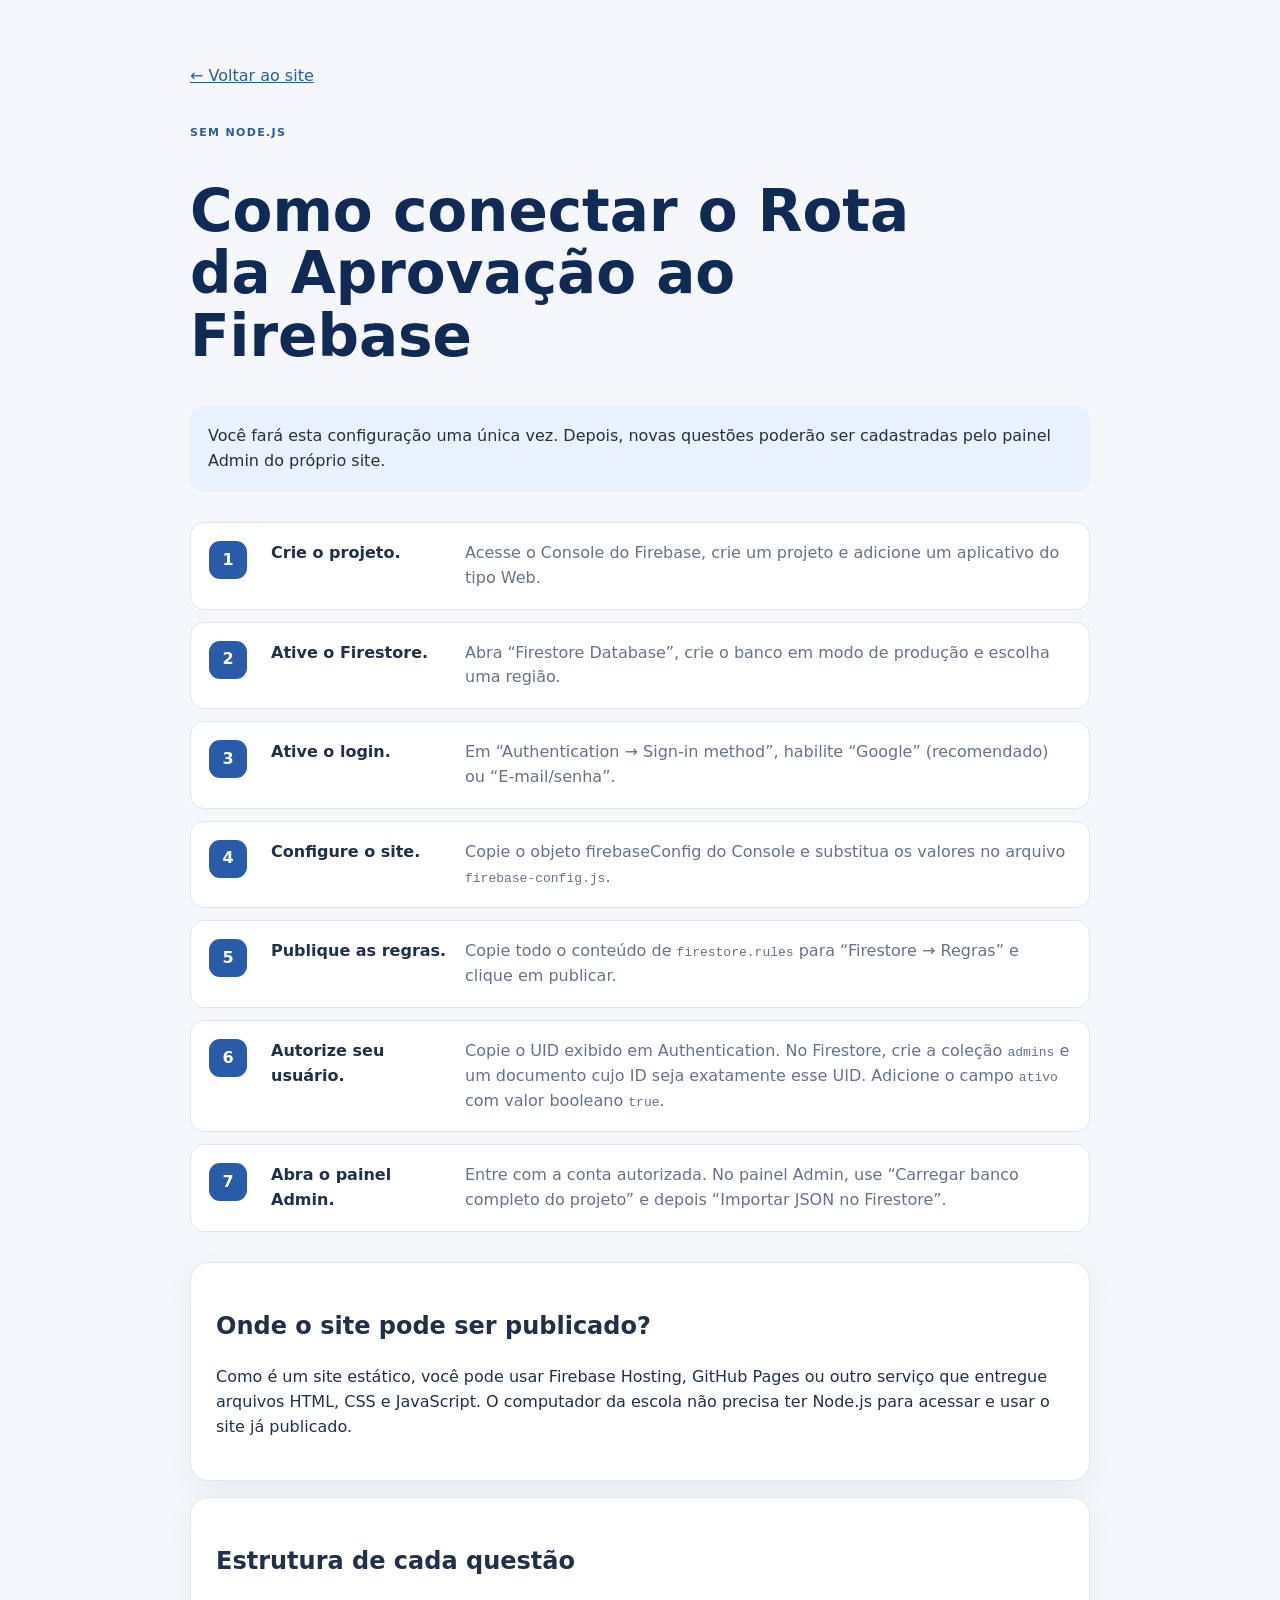
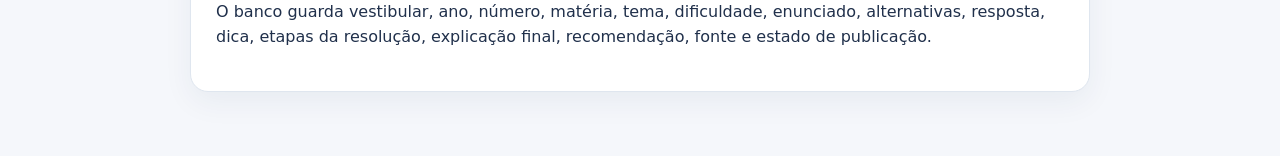
==== configuracao-firebase.html @ 88006a41 "Commit primeiro" ====
<!DOCTYPE html>
<html lang="pt-BR">
<head>
  <meta charset="UTF-8">
  <meta name="viewport" content="width=device-width, initial-scale=1.0">
  <title>Configuração do Firebase — Rota da Aprovação</title>
  <link rel="stylesheet" href="style.css">
</head>
<body class="pagina-configuracao">
  <main class="container secao guia-configuracao">
    <a href="index.html">← Voltar ao site</a>
    <span class="etiqueta">SEM NODE.JS</span>
    <h1>Como conectar o Rota da Aprovação ao Firebase</h1>
    <p class="resumo-destaque">Você fará esta configuração uma única vez. Depois, novas questões poderão ser cadastradas pelo painel Admin do próprio site.</p>

    <ol class="etapas-configuracao">
      <li><strong>Crie o projeto.</strong><span>Acesse o Console do Firebase, crie um projeto e adicione um aplicativo do tipo Web.</span></li>
      <li><strong>Ative o Firestore.</strong><span>Abra “Firestore Database”, crie o banco em modo de produção e escolha uma região.</span></li>
      <li><strong>Ative o login.</strong><span>Em “Authentication → Sign-in method”, habilite “Google” (recomendado) ou “E-mail/senha”.</span></li>
      <li><strong>Configure o site.</strong><span>Copie o objeto firebaseConfig do Console e substitua os valores no arquivo <code>firebase-config.js</code>.</span></li>
      <li><strong>Publique as regras.</strong><span>Copie todo o conteúdo de <code>firestore.rules</code> para “Firestore → Regras” e clique em publicar.</span></li>
      <li><strong>Autorize seu usuário.</strong><span>Copie o UID exibido em Authentication. No Firestore, crie a coleção <code>admins</code> e um documento cujo ID seja exatamente esse UID. Adicione o campo <code>ativo</code> com valor booleano <code>true</code>.</span></li>
      <li><strong>Abra o painel Admin.</strong><span>Entre com a conta autorizada. No painel Admin, use “Carregar banco completo do projeto” e depois “Importar JSON no Firestore”.</span></li>
    </ol>

    <section class="painel-branco">
      <h2>Onde o site pode ser publicado?</h2>
      <p>Como é um site estático, você pode usar Firebase Hosting, GitHub Pages ou outro serviço que entregue arquivos HTML, CSS e JavaScript. O computador da escola não precisa ter Node.js para acessar e usar o site já publicado.</p>
    </section>

    <section class="painel-branco">
      <h2>Estrutura de cada questão</h2>
      <p>O banco guarda vestibular, ano, número, matéria, tema, dificuldade, enunciado, alternativas, resposta, dica, etapas da resolução, explicação final, recomendação, fonte e estado de publicação.</p>
    </section>
  </main>
</body>
</html>
---- style.css ----
/* =========================================================
   1. VARIÁVEIS E BASE
   As variáveis centralizam cores, tamanhos e sombras.
   ========================================================= */
:root {
  --azul-950:#102a56; --azul-900:#173b70; --azul-700:#285ca8; --azul-100:#eaf2ff;
  --coral:#ee745f; --coral-claro:#fff0ec; --verde:#3c9b72; --verde-claro:#e8f7f0;
  --lilas:#7558b8; --lilas-claro:#f0ebff; --amarelo:#e5a834; --amarelo-claro:#fff7df;
  --texto:#20304b; --muted:#65738a; --linha:#dfe6ef; --fundo:#f5f7fb; --branco:#fff;
  --sombra:0 18px 45px rgba(24,55,101,.10); --raio:18px; --largura:1160px;
}

* { box-sizing:border-box; }
html { scroll-behavior:smooth; }
body { margin:0; color:var(--texto); background:var(--branco); font-family:Inter,ui-sans-serif,system-ui,-apple-system,"Segoe UI",sans-serif; line-height:1.55; }
button,input,select { font:inherit; }
button { color:inherit; }
a { color:var(--azul-700); }
.container { width:min(var(--largura),calc(100% - 40px)); margin-inline:auto; }
.pagina { display:none; min-height:70vh; }
.pagina.active { display:block; animation:aparecer .25s ease; }
@keyframes aparecer { from{opacity:0;transform:translateY(5px)} to{opacity:1;transform:none} }

/* =========================================================
   2. CABEÇALHO E NAVEGAÇÃO
   ========================================================= */
.topbar { position:sticky; top:0; z-index:50; background:rgba(255,255,255,.96); border-bottom:1px solid var(--linha); backdrop-filter:blur(12px); }
.topbar-content { min-height:74px; display:flex; align-items:center; justify-content:space-between; gap:24px; }
.logo { display:flex; align-items:center; gap:10px; border:0; background:none; cursor:pointer; text-align:left; padding:0; }
.logo-icon { display:grid; place-items:center; width:40px; height:40px; border-radius:12px; color:white; background:linear-gradient(135deg,var(--azul-700),var(--lilas)); font-size:21px; }
.logo strong,.logo small { display:block; line-height:1; letter-spacing:.08em; }
.logo strong { color:var(--azul-950); font-size:18px; }
.logo small { margin-top:4px; color:var(--muted); font-size:9px; }
.menu { display:flex; align-items:center; gap:4px; }
.menu button { border:0; background:none; padding:10px 12px; border-radius:10px; color:var(--muted); cursor:pointer; font-size:14px; font-weight:700; }
.menu button:hover,.menu button.active { background:var(--azul-100); color:var(--azul-900); }
.menu-mobile { display:none; border:0; background:var(--azul-100); border-radius:10px; width:42px; height:42px; font-size:21px; cursor:pointer; }

/* =========================================================
   3. BOTÕES E ELEMENTOS REUTILIZÁVEIS
   ========================================================= */
.botao-primario,.botao-secundario,.botao-perigo,.botao-texto { border:0; border-radius:12px; cursor:pointer; font-weight:800; transition:.2s ease; }
.botao-primario { padding:13px 20px; color:white; background:var(--azul-700); box-shadow:0 8px 18px rgba(40,92,168,.22); }
.botao-primario:hover { transform:translateY(-2px); background:var(--azul-900); }
.botao-secundario { padding:13px 20px; background:white; color:var(--azul-900); border:1px solid var(--linha); }
.botao-secundario:hover { border-color:var(--azul-700); }
.botao-texto { padding:8px 10px; background:transparent; color:var(--azul-700); }
.botao-perigo { padding:11px 16px; background:#fff1f0; color:#b33e39; }
.etiqueta { color:var(--azul-700); font-size:11px; font-weight:900; letter-spacing:.12em; }
.secao { padding-block:64px; }
.titulo-secao { display:flex; align-items:end; justify-content:space-between; margin-bottom:24px; }
.titulo-secao h2,.titulo-painel h2 { margin:5px 0 0; color:var(--azul-950); font-size:clamp(24px,3vw,34px); line-height:1.16; }
.fundo-suave { background:var(--fundo); padding-block:64px; }
.duas-colunas { display:grid; grid-template-columns:1fr 1fr; gap:46px; }

/* =========================================================
   4. PÁGINA INICIAL
   ========================================================= */
.hero { overflow:hidden; color:white; background:radial-gradient(circle at 80% 20%,#385c9a 0,transparent 28%),linear-gradient(125deg,#112d5a,#173f75 55%,#285a96); }
.hero-grid { min-height:590px; display:grid; grid-template-columns:1.25fr .75fr; align-items:center; gap:70px; padding-block:70px; }
.hero .etiqueta { color:#a9c9ff; }
.hero h1 { margin:18px 0; font-size:clamp(43px,6vw,73px); line-height:1.02; letter-spacing:-.045em; }
.hero h1 em { color:#ff9a83; font-style:normal; }
.hero-texto>p { max-width:670px; color:#d4e1f5; font-size:18px; }
.acoes { display:flex; flex-wrap:wrap; gap:12px; margin:30px 0; }
.hero .botao-primario { background:var(--coral); }
.hero .botao-secundario { color:white; background:rgba(255,255,255,.08); border-color:rgba(255,255,255,.2); }
.hero-numeros { display:flex; gap:34px; margin-top:35px; }
.hero-numeros span { display:flex; flex-direction:column; }
.hero-numeros strong { font-size:27px; }
.hero-numeros small { color:#a9bad2; }
.painel-hero { padding:24px; background:rgba(255,255,255,.1); border:1px solid rgba(255,255,255,.18); border-radius:26px; box-shadow:0 28px 70px rgba(0,0,0,.25); backdrop-filter:blur(10px); }
.painel-topo { display:flex; justify-content:space-between; font-size:11px; letter-spacing:.1em; font-weight:900; }
.pulso { color:#8fe2bb; }
.anel-progresso { --progresso:0deg; width:178px; height:178px; margin:30px auto; display:flex; flex-direction:column; align-items:center; justify-content:center; border-radius:50%; background:radial-gradient(circle closest-side,#183d70 76%,transparent 78%),conic-gradient(#ff947e var(--progresso),rgba(255,255,255,.13) 0); }
.anel-progresso strong { font-size:37px; }
.anel-progresso small { color:#b9cae0; }
.mini-estatisticas { display:grid; grid-template-columns:repeat(3,1fr); margin-bottom:20px; }
.mini-estatisticas span { text-align:center; border-right:1px solid rgba(255,255,255,.16); }
.mini-estatisticas span:last-child { border:0; }
.mini-estatisticas strong,.mini-estatisticas small { display:block; }
.mini-estatisticas strong { font-size:22px; }
.mini-estatisticas small { color:#b9cae0; font-size:11px; }
.proxima-acao { width:100%; display:flex; justify-content:space-between; align-items:center; padding:15px; color:white; background:rgba(255,255,255,.1); border:1px solid rgba(255,255,255,.15); border-radius:14px; cursor:pointer; text-align:left; }
.proxima-acao small,.proxima-acao strong { display:block; }
.proxima-acao small { color:#9fb7d5; font-size:9px; letter-spacing:.1em; }
.proxima-acao b { font-size:28px; }
.recursos-grid { display:grid; grid-template-columns:repeat(3,1fr); gap:18px; }
.recurso-card { position:relative; padding:25px; text-align:left; border:1px solid var(--linha); border-radius:var(--raio); background:white; cursor:pointer; transition:.2s; }
.recurso-card:hover { transform:translateY(-4px); box-shadow:var(--sombra); }
.recurso-card>b { position:absolute; right:20px; top:18px; color:#d8e0ea; font-size:31px; }
.recurso-card h3 { margin:18px 0 7px; color:var(--azul-950); }
.recurso-card p { min-height:50px; margin:0 0 18px; color:var(--muted); }
.recurso-card small { color:var(--azul-700); font-weight:800; }
.recurso-icone,.guia-icone { display:grid; place-items:center; width:45px; height:45px; border-radius:12px; font-weight:900; }
.lilas { color:var(--lilas); background:var(--lilas-claro); }.coral { color:var(--coral); background:var(--coral-claro); }.verde { color:var(--verde); background:var(--verde-claro); }.azul { color:var(--azul-700); background:var(--azul-100); }.amarelo { color:#a36c00; background:var(--amarelo-claro); }

/* =========================================================
   5. CABEÇALHOS INTERNOS, AGENDA E AVISOS
   ========================================================= */
.cabecalho-pagina { padding-block:42px; color:white; background:linear-gradient(120deg,var(--azul-950),var(--azul-700)); }
.cabecalho-pagina>.container { display:flex; align-items:center; gap:19px; }
.cabecalho-pagina .etiqueta { color:#a9c9ff; }
.cabecalho-pagina h1 { margin:4px 0; font-size:38px; line-height:1.1; }
.cabecalho-pagina p { margin:0; color:#cfddf0; }
.cabecalho-icone { display:grid; place-items:center; min-width:58px; height:58px; border-radius:17px; background:rgba(255,255,255,.12); font-size:27px; }
.lista-cards,.lista-avisos { display:grid; gap:13px; }
.data-card,.guia-mini,.aviso-largo { display:flex; align-items:center; gap:15px; background:white; border:1px solid var(--linha); border-radius:15px; padding:14px; }
.bloco-data { display:grid; place-items:center; width:58px; min-width:58px; height:62px; border-radius:12px; }
.bloco-data strong { font-size:20px; line-height:1; }.bloco-data small { font-size:10px; font-weight:900; }
.data-card h3,.guia-mini h3 { margin:2px 0; font-size:15px; }.data-card p,.guia-mini p { margin:0; color:var(--muted); font-size:12px; }
.tipo { color:var(--azul-700); font-size:9px; font-weight:900; letter-spacing:.1em; }.seta { margin-left:auto; color:#98a5b8; font-size:24px; }
.agenda-grid { display:grid; grid-template-columns:310px 1fr; gap:35px; }
.resumo-agenda,.painel-branco { padding:25px; background:white; border:1px solid var(--linha); border-radius:var(--raio); box-shadow:0 10px 30px rgba(20,44,82,.06); }
.resumo-agenda { align-self:start; color:white; background:var(--azul-950); }
.resumo-agenda>span { color:#a9c9ff; font-size:10px; font-weight:900; letter-spacing:.1em; }
.resumo-agenda>strong { display:block; margin-top:7px; font-size:25px; }
.resumo-agenda p { color:#c8d7eb; }
.dica { display:flex; flex-direction:column; gap:4px; padding:13px; border-radius:12px; background:rgba(255,255,255,.08); }
.dica small { color:#c8d7eb; }
.observacao { color:var(--muted); font-size:12px; }
.aviso-largo { padding:20px; }
.aviso-largo.urgente { border-left:4px solid var(--coral); }
.data-larga { display:flex; flex-direction:column; min-width:58px; text-align:center; color:var(--azul-950); font-size:24px; font-weight:900; }
.data-larga small { font-size:10px; letter-spacing:.1em; }
.aviso-largo h3 { margin:6px 0; }.aviso-largo p { margin:0; color:var(--muted); }
.aviso-largo a { margin-left:auto; white-space:nowrap; font-weight:800; font-size:13px; }
.selo { display:inline-block; padding:4px 8px; border-radius:6px; font-size:9px; font-weight:900; letter-spacing:.08em; }

/* =========================================================
   6. GUIAS DE ESTUDO E JANELA MODAL
   ========================================================= */
.barra-filtros,.painel-filtros { display:flex; gap:12px; margin-bottom:23px; }
.busca { flex:1; display:flex; align-items:center; gap:8px; min-height:47px; padding:0 14px; background:white; border:1px solid var(--linha); border-radius:12px; }
.busca input { width:100%; border:0; outline:0; color:var(--texto); background:transparent; }
select { min-height:47px; padding:0 36px 0 13px; border:1px solid var(--linha); border-radius:12px; color:var(--texto); background:white; }
.guias-grid { display:grid; grid-template-columns:repeat(3,1fr); gap:18px; }
.guia-card { display:flex; flex-direction:column; padding:22px; background:white; border:1px solid var(--linha); border-radius:var(--raio); transition:.2s; }
.guia-card:hover { transform:translateY(-3px); box-shadow:var(--sombra); }
.guia-card-topo { display:flex; justify-content:space-between; align-items:start; }
.guia-card h3 { margin:17px 0 6px; color:var(--azul-950); font-size:20px; }
.guia-card p { flex:1; margin:0 0 18px; color:var(--muted); }
.guia-meta { display:flex; justify-content:space-between; padding-top:14px; border-top:1px solid var(--linha); color:var(--muted); font-size:12px; }
.guia-card button { margin-top:14px; }
.modal-guia { width:min(760px,calc(100% - 30px)); max-height:88vh; padding:0; border:0; border-radius:22px; box-shadow:0 30px 90px rgba(10,30,60,.35); }
.modal-guia::backdrop { background:rgba(11,26,49,.72); backdrop-filter:blur(4px); }
.fechar-modal { position:sticky; float:right; top:16px; margin:16px 16px 0 0; width:38px; height:38px; border:0; border-radius:50%; background:var(--fundo); cursor:pointer; font-size:23px; }
.guia-conteudo { padding:42px; }
.guia-conteudo h1 { color:var(--azul-950); line-height:1.1; }.guia-conteudo h2 { margin-top:28px; color:var(--azul-900); }
.resumo-destaque,.formula { padding:18px; border-radius:14px; }
.resumo-destaque { background:var(--azul-100); }.formula { color:#4d3785; background:var(--lilas-claro); font-weight:800; }
.passos-guia { padding-left:20px; }.passos-guia li { margin-bottom:10px; }

/* =========================================================
   7. ÁREA DE QUESTÕES
   ========================================================= */
.area-questoes { max-width:980px; }
.painel-filtros { flex-direction:column; padding:18px; background:var(--fundo); border-radius:17px; }
.selects-filtros { display:grid; grid-template-columns:repeat(auto-fit,minmax(170px,1fr)); gap:10px; }
.filtros { display:flex; gap:8px; flex-wrap:wrap; }
.filtros button { padding:8px 12px; border:1px solid var(--linha); border-radius:999px; background:white; color:var(--muted); cursor:pointer; font-size:12px; font-weight:800; }
.filtros button.active { color:white; border-color:var(--azul-700); background:var(--azul-700); }
.status-pratica { display:flex; align-items:center; gap:14px; margin:18px 4px; color:var(--muted); font-size:12px; font-weight:800; }
.barra-status { flex:1; height:7px; overflow:hidden; border-radius:20px; background:#e7ebf1; }
.barra-status span { display:block; height:100%; width:0; background:linear-gradient(90deg,var(--coral),var(--amarelo)); transition:.3s; }
.questao-card { padding:30px; background:white; border:1px solid var(--linha); border-radius:22px; box-shadow:var(--sombra); }
.questao-topo { display:flex; align-items:center; flex-wrap:wrap; gap:8px; }
.tag { display:inline-flex; padding:5px 9px; border-radius:7px; background:var(--azul-100); color:var(--azul-700); font-size:10px; font-weight:900; letter-spacing:.05em; }
.tag.nivel { color:#8b6100; background:var(--amarelo-claro); }
.favoritar { margin-left:auto; border:0; background:none; color:#9aa6b8; cursor:pointer; font-size:24px; }
.favoritar.ativo { color:var(--amarelo); }
.questao-card h2 { margin:23px 0 20px; color:var(--azul-950); font-size:21px; line-height:1.5; white-space:pre-line; }
.opcoes { display:grid; gap:10px; }
.opcao { width:100%; display:flex; align-items:center; gap:13px; padding:14px; text-align:left; border:1px solid var(--linha); border-radius:12px; background:white; cursor:pointer; transition:.15s; }
.opcao:hover:not(:disabled),.opcao.selecionada { border-color:var(--azul-700); background:var(--azul-100); }
.opcao b { display:grid; place-items:center; min-width:31px; height:31px; border-radius:8px; color:var(--azul-700); background:var(--fundo); }
.opcao.correta { border-color:var(--verde); background:var(--verde-claro); }.opcao.correta b { color:white; background:var(--verde); }
.opcao.errada { border-color:var(--coral); background:var(--coral-claro); }.opcao.errada b { color:white; background:var(--coral); }
.resultado { margin-left:auto; font-size:20px; font-weight:900; }
.acoes-questao { display:flex; flex-wrap:wrap; gap:10px; margin-top:20px; }
.acoes-questao .navegacao { margin-left:auto; display:flex; gap:8px; }
.caixa-dica,.resolucao { margin-top:19px; padding:18px; border-radius:14px; }
.caixa-dica { border-left:4px solid var(--amarelo); background:var(--amarelo-claro); }
.caixa-dica h3,.resolucao h3 { margin:0 0 6px; }
.resolucao { border-left:4px solid var(--verde); background:var(--verde-claro); }
.resolucao ol { padding-left:20px; }.resolucao li { margin-bottom:9px; }
.resposta-final { margin-top:12px; padding-top:12px; border-top:1px solid #b9ddca; font-weight:900; }
.recomendacao-questao { margin-top:14px; padding:14px; border-radius:12px; background:rgba(255,255,255,.66); }
.recomendacao-questao p { margin:4px 0 0; }
.fonte-questao { display:block; margin-top:16px; color:var(--muted); font-size:11px; }
.vazio { padding:50px 20px; text-align:center; }.vazio div { font-size:40px; }.vazio h2 { margin-bottom:5px; }.vazio p { color:var(--muted); }

/* =========================================================
   8. DESEMPENHO
   ========================================================= */
.metricas-grid { display:grid; grid-template-columns:repeat(4,1fr); gap:15px; margin-bottom:25px; }
.metrica { padding:20px; background:white; border:1px solid var(--linha); border-radius:16px; }
.metrica small,.metrica strong { display:block; }.metrica small { color:var(--muted); }.metrica strong { margin:5px 0; color:var(--azul-950); font-size:30px; }
.desempenho-grid { display:grid; grid-template-columns:1.4fr .6fr; gap:22px; }
.linha-materia { display:grid; grid-template-columns:120px 1fr 55px; align-items:center; gap:13px; margin:17px 0; font-size:13px; }
.barra-materia { height:10px; overflow:hidden; border-radius:20px; background:#edf0f4; }.barra-materia span { display:block; height:100%; background:linear-gradient(90deg,var(--azul-700),var(--lilas)); }
.recomendacao h2 { color:var(--azul-950); }.recomendacao p { color:var(--muted); }.recomendacao button { width:100%; margin-top:10px; }

/* =========================================================
   9. PAINEL FIREBASE
   ========================================================= */
.firebase-aviso { margin-bottom:20px; padding:17px 20px; color:#174a35; background:var(--verde-claro); border:1px solid #bfe3d1; border-radius:14px; }
.firebase-aviso p { margin:5px 0 0; }
.admin-login { max-width:520px; margin:auto; }
.admin-login h2 { margin-bottom:4px; color:var(--azul-950); }
.admin-login>p { color:var(--muted); }
.admin-login form,.formulario-questao { display:grid; gap:15px; }
.admin-login label,.formulario-questao label { display:grid; gap:6px; color:var(--azul-950); font-size:14px; font-weight:800; }
.admin-login input,.formulario-questao input,.formulario-questao textarea,.formulario-questao select { width:100%; min-height:45px; padding:10px 12px; color:var(--texto); background:white; border:1px solid var(--linha); border-radius:10px; outline:0; }
.admin-login input:focus,.formulario-questao input:focus,.formulario-questao textarea:focus,.formulario-questao select:focus { border-color:var(--azul-700); box-shadow:0 0 0 3px var(--azul-100); }
.mensagem-erro { color:#b33e39!important; font-weight:700; }.mensagem-form { min-height:24px; margin:0; color:var(--verde); font-weight:800; }
.admin-barra { display:flex; align-items:center; justify-content:space-between; gap:20px; margin-bottom:20px; padding:16px 20px; background:var(--azul-950); color:white; border-radius:15px; }
.admin-barra strong,.admin-barra span { display:block; }.admin-barra .etiqueta { color:#a9c9ff; }.admin-barra>div:last-child { display:flex; gap:8px; }
.admin-grid { display:grid; grid-template-columns:minmax(0,1.2fr) minmax(330px,.8fr); gap:22px; align-items:start; }
.titulo-painel { display:flex; align-items:start; justify-content:space-between; gap:14px; margin-bottom:18px; }
.titulo-painel h2 { font-size:25px; }
.campos-linha { display:grid; gap:11px; }.campos-linha.tres { grid-template-columns:repeat(3,1fr); }.campos-linha.quatro { grid-template-columns:1fr 1fr .8fr 1fr; }
.formulario-questao fieldset { margin:0; padding:15px; border:1px solid var(--linha); border-radius:12px; }
.formulario-questao legend { padding:0 7px; color:var(--azul-950); font-weight:900; }
.alternativa-admin { grid-template-columns:32px 1fr!important; align-items:center; margin-bottom:8px; }
.alternativa-admin b { display:grid; place-items:center; width:30px; height:30px; color:var(--azul-700); background:var(--azul-100); border-radius:8px; }
.formulario-questao .checkbox { display:flex; grid-template-columns:none; align-items:center; gap:9px; }.formulario-questao .checkbox input { width:18px; min-height:18px; }
.lista-admin { position:sticky; top:94px; max-height:calc(100vh - 120px); overflow:auto; }
.lista-admin>.busca { margin-bottom:14px; }
.item-admin { padding:15px 4px; border-bottom:1px solid var(--linha); }
.item-admin.rascunho { opacity:.58; }
.item-admin>div:first-child { display:flex; align-items:center; gap:6px; }.item-admin>div:first-child small { margin-left:auto; color:var(--muted); }
.item-admin h3 { margin:10px 0 4px; color:var(--azul-950); font-size:16px; }.item-admin p { display:-webkit-box; overflow:hidden; margin:0; color:var(--muted); font-size:13px; -webkit-line-clamp:2; -webkit-box-orient:vertical; }
.acoes-admin { display:flex; justify-content:flex-end; margin-top:6px; }.acoes-admin .perigo { color:#b33e39; }
.carregando { color:var(--muted); text-align:center; }

/* Guia de configuração incluído no ZIP. */
.pagina-configuracao { background:var(--fundo); }
.guia-configuracao { max-width:900px; }
.guia-configuracao>h1 { max-width:760px; color:var(--azul-950); font-size:clamp(35px,5vw,58px); line-height:1.08; }
.guia-configuracao>.etiqueta { display:block; margin-top:35px; }
.etapas-configuracao { display:grid; gap:12px; margin:30px 0; padding:0; list-style:none; counter-reset:etapa; }
.etapas-configuracao li { counter-increment:etapa; display:grid; grid-template-columns:48px 180px 1fr; align-items:start; gap:14px; padding:18px; background:white; border:1px solid var(--linha); border-radius:14px; }
.etapas-configuracao li::before { content:counter(etapa); display:grid; place-items:center; width:38px; height:38px; color:white; background:var(--azul-700); border-radius:11px; font-weight:900; }
.etapas-configuracao span { color:var(--muted); }
.guia-configuracao>.painel-branco { margin-top:16px; }

/* =========================================================
   10. RODAPÉ E RESPONSIVIDADE
   ========================================================= */
footer { border-top:1px solid var(--linha); background:white; }
.rodape { min-height:120px; display:flex; align-items:center; justify-content:space-between; gap:25px; color:var(--muted); font-size:12px; }
.rodape>p { max-width:500px; text-align:center; }

@media (max-width:900px) {
  .menu-mobile { display:block; }
  .menu { display:none; position:absolute; left:20px; right:20px; top:66px; padding:10px; background:white; border:1px solid var(--linha); border-radius:14px; box-shadow:var(--sombra); }
  .menu.aberto { display:grid; }.menu button { text-align:left; }
  .hero-grid { grid-template-columns:1fr; gap:35px; }.painel-hero { max-width:480px; }
  .recursos-grid,.guias-grid { grid-template-columns:repeat(2,1fr); }
  .selects-filtros { grid-template-columns:repeat(2,1fr); }
  .duas-colunas,.desempenho-grid { grid-template-columns:1fr; }
  .agenda-grid { grid-template-columns:1fr; }.resumo-agenda { position:static; }
  .metricas-grid { grid-template-columns:repeat(2,1fr); }
  .admin-grid { grid-template-columns:1fr; }.lista-admin { position:static; max-height:none; }
  .campos-linha.quatro { grid-template-columns:repeat(2,1fr); }
}

@media (max-width:620px) {
  .container { width:min(100% - 24px,var(--largura)); }
  .secao,.fundo-suave { padding-block:42px; }
  .hero-grid { min-height:auto; padding-block:50px; }.hero h1 { font-size:42px; }
  .hero-numeros { gap:18px; }.hero-numeros strong { font-size:22px; }.hero-numeros small { font-size:10px; }
  .recursos-grid,.guias-grid,.selects-filtros,.metricas-grid,.campos-linha.tres,.campos-linha.quatro { grid-template-columns:1fr; }
  .barra-filtros { flex-direction:column; }.barra-filtros select { width:100%; }
  .cabecalho-pagina h1 { font-size:29px; }.cabecalho-icone { display:none; }
  .questao-card { padding:19px; }.questao-card h2 { font-size:18px; }
  .acoes-questao .navegacao { width:100%; margin:0; }.acoes-questao .navegacao button { flex:1; }
  .aviso-largo { align-items:flex-start; flex-wrap:wrap; }.aviso-largo a { margin-left:73px; }
  .linha-materia { grid-template-columns:90px 1fr 42px; }
  .rodape { flex-direction:column; justify-content:center; padding-block:28px; text-align:center; }.rodape>p { margin:0; }
  .guia-conteudo { padding:28px 22px; }
  .admin-barra { align-items:flex-start; flex-direction:column; }.admin-barra>div:last-child { width:100%; flex-direction:column; }.admin-barra button { width:100%; }
  .etapas-configuracao li { grid-template-columns:44px 1fr; }.etapas-configuracao li span { grid-column:2; }
}

/* Respeita usuários que preferem menos animação no sistema. */
@media (prefers-reduced-motion:reduce) { * { scroll-behavior:auto!important; animation:none!important; transition:none!important; } }


/* Importador JSON em massa */
.importador-json{margin:1.25rem 0}.importador-json .acoes{display:flex;gap:.75rem;align-items:center;flex-wrap:wrap;margin:.75rem 0}.seletor-arquivo{display:inline-flex;align-items:center;gap:.5rem;cursor:pointer}.seletor-arquivo input{max-width:260px}.json-log{max-height:260px;overflow:auto;white-space:pre-wrap;background:#10131a;color:#e9edf5;padding:1rem;border-radius:12px;font-size:.85rem;margin-top:.75rem}
.opcoes-classificacao{display:grid;gap:.55rem;margin:1rem 0;padding:1rem;border:1px solid var(--linha);border-radius:12px;background:#f7f9fc}.opcoes-classificacao label{display:flex;align-items:flex-start;gap:.55rem;font-weight:650}.opcoes-classificacao input{width:auto;margin-top:.2rem}.opcoes-classificacao small{color:var(--muted)}
.json-categorias{margin:.8rem 0;padding:1rem;border-radius:12px;background:#eef7ff;border:1px solid #cfe5f7}.grade-categorias{display:grid;grid-template-columns:repeat(auto-fit,minmax(150px,1fr));gap:.55rem;margin:.7rem 0}.grade-categorias span{display:flex;justify-content:space-between;gap:.5rem;padding:.55rem .7rem;background:white;border-radius:9px}.grade-categorias small{color:var(--muted)}
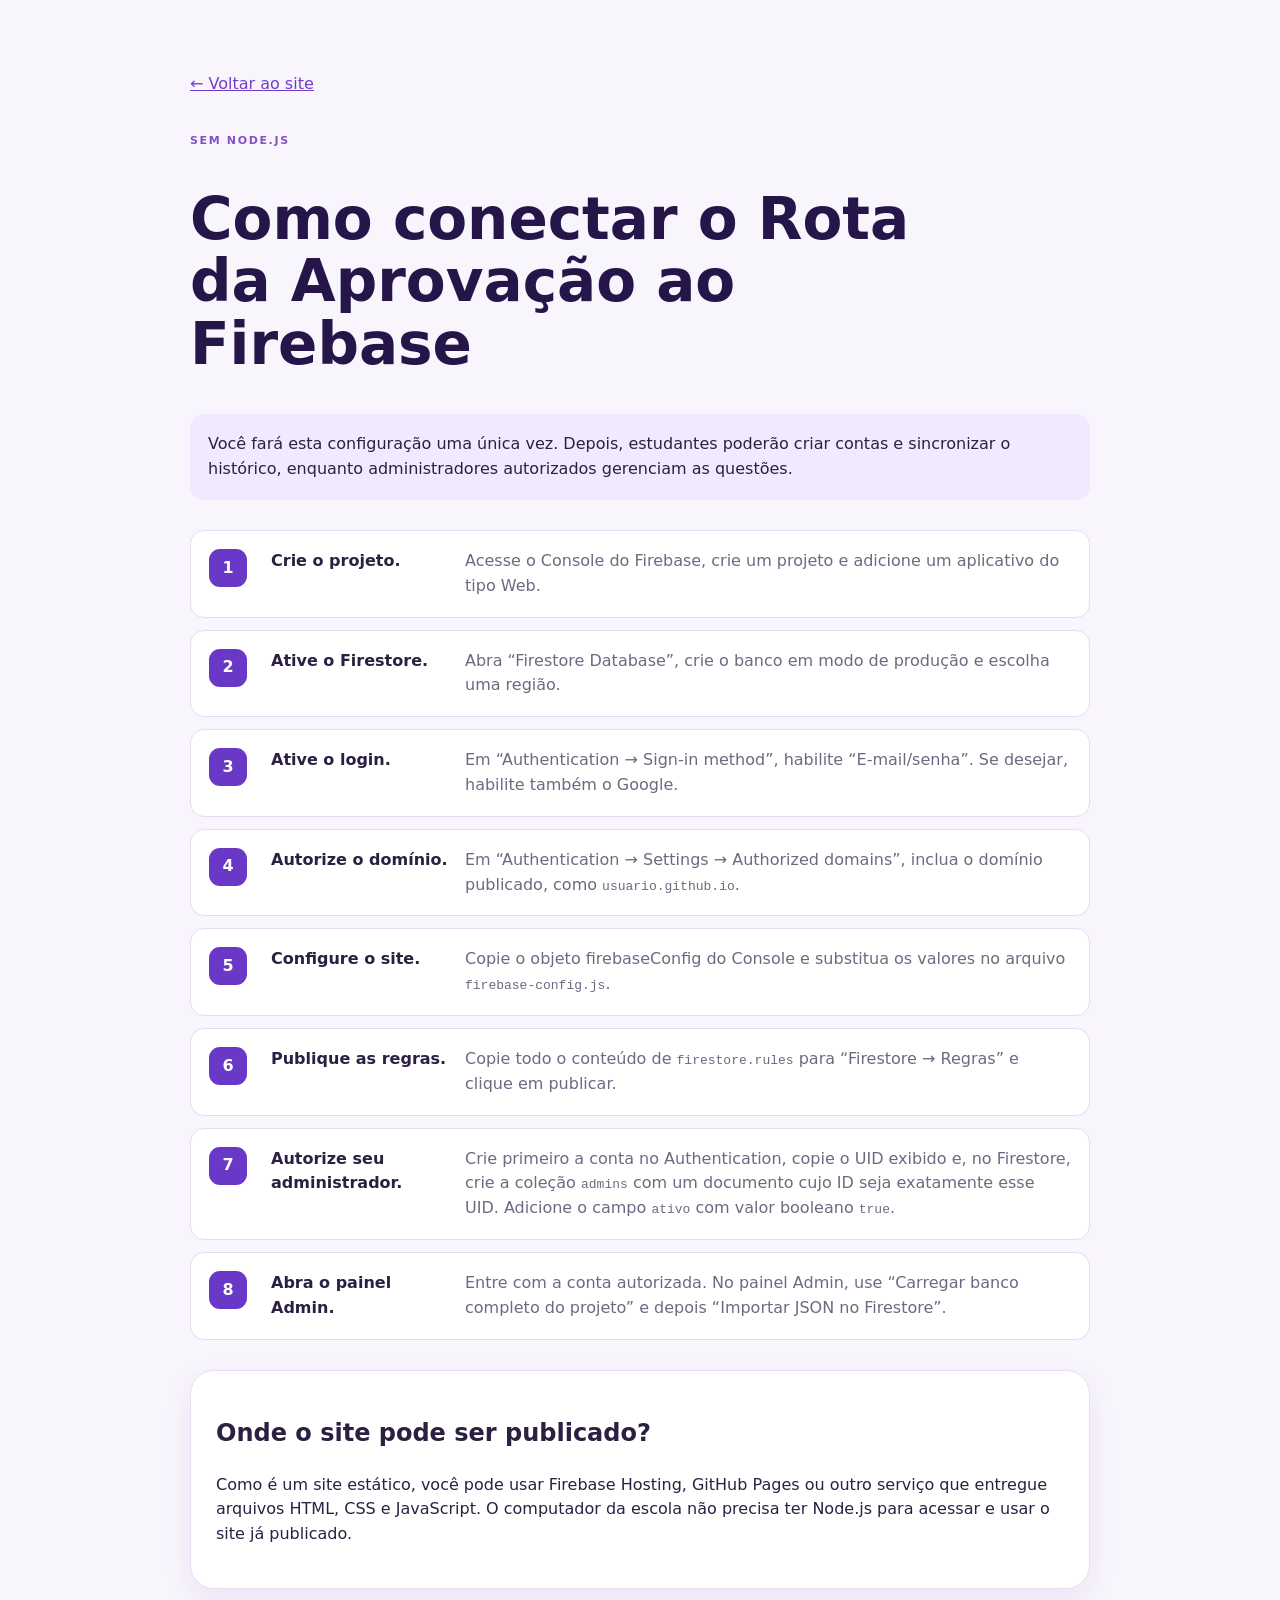
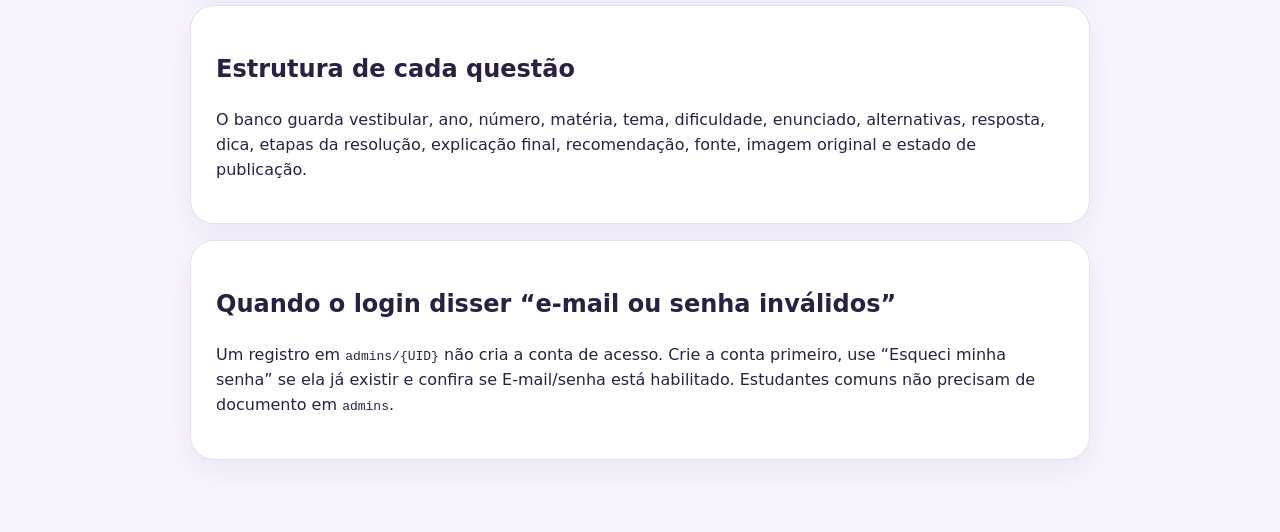
==== commit 8094b9e5: "Atualiza projeto Rota da Aprovação" ====
--- a/configuracao-firebase.html
+++ b/configuracao-firebase.html
@@ -11,15 +11,16 @@
     <a href="index.html">← Voltar ao site</a>
     <span class="etiqueta">SEM NODE.JS</span>
     <h1>Como conectar o Rota da Aprovação ao Firebase</h1>
-    <p class="resumo-destaque">Você fará esta configuração uma única vez. Depois, novas questões poderão ser cadastradas pelo painel Admin do próprio site.</p>
+    <p class="resumo-destaque">Você fará esta configuração uma única vez. Depois, estudantes poderão criar contas e sincronizar o histórico, enquanto administradores autorizados gerenciam as questões.</p>
 
     <ol class="etapas-configuracao">
       <li><strong>Crie o projeto.</strong><span>Acesse o Console do Firebase, crie um projeto e adicione um aplicativo do tipo Web.</span></li>
       <li><strong>Ative o Firestore.</strong><span>Abra “Firestore Database”, crie o banco em modo de produção e escolha uma região.</span></li>
-      <li><strong>Ative o login.</strong><span>Em “Authentication → Sign-in method”, habilite “Google” (recomendado) ou “E-mail/senha”.</span></li>
+      <li><strong>Ative o login.</strong><span>Em “Authentication → Sign-in method”, habilite “E-mail/senha”. Se desejar, habilite também o Google.</span></li>
+      <li><strong>Autorize o domínio.</strong><span>Em “Authentication → Settings → Authorized domains”, inclua o domínio publicado, como <code>usuario.github.io</code>.</span></li>
       <li><strong>Configure o site.</strong><span>Copie o objeto firebaseConfig do Console e substitua os valores no arquivo <code>firebase-config.js</code>.</span></li>
       <li><strong>Publique as regras.</strong><span>Copie todo o conteúdo de <code>firestore.rules</code> para “Firestore → Regras” e clique em publicar.</span></li>
-      <li><strong>Autorize seu usuário.</strong><span>Copie o UID exibido em Authentication. No Firestore, crie a coleção <code>admins</code> e um documento cujo ID seja exatamente esse UID. Adicione o campo <code>ativo</code> com valor booleano <code>true</code>.</span></li>
+      <li><strong>Autorize seu administrador.</strong><span>Crie primeiro a conta no Authentication, copie o UID exibido e, no Firestore, crie a coleção <code>admins</code> com um documento cujo ID seja exatamente esse UID. Adicione o campo <code>ativo</code> com valor booleano <code>true</code>.</span></li>
       <li><strong>Abra o painel Admin.</strong><span>Entre com a conta autorizada. No painel Admin, use “Carregar banco completo do projeto” e depois “Importar JSON no Firestore”.</span></li>
     </ol>
 
@@ -30,7 +31,12 @@
 
     <section class="painel-branco">
       <h2>Estrutura de cada questão</h2>
-      <p>O banco guarda vestibular, ano, número, matéria, tema, dificuldade, enunciado, alternativas, resposta, dica, etapas da resolução, explicação final, recomendação, fonte e estado de publicação.</p>
+      <p>O banco guarda vestibular, ano, número, matéria, tema, dificuldade, enunciado, alternativas, resposta, dica, etapas da resolução, explicação final, recomendação, fonte, imagem original e estado de publicação.</p>
+    </section>
+
+    <section class="painel-branco">
+      <h2>Quando o login disser “e-mail ou senha inválidos”</h2>
+      <p>Um registro em <code>admins/{UID}</code> não cria a conta de acesso. Crie a conta primeiro, use “Esqueci minha senha” se ela já existir e confira se E-mail/senha está habilitado. Estudantes comuns não precisam de documento em <code>admins</code>.</p>
     </section>
   </main>
 </body>
--- a/style.css
+++ b/style.css
@@ -3,16 +3,18 @@
    As variáveis centralizam cores, tamanhos e sombras.
    ========================================================= */
 :root {
-  --azul-950:#102a56; --azul-900:#173b70; --azul-700:#285ca8; --azul-100:#eaf2ff;
-  --coral:#ee745f; --coral-claro:#fff0ec; --verde:#3c9b72; --verde-claro:#e8f7f0;
-  --lilas:#7558b8; --lilas-claro:#f0ebff; --amarelo:#e5a834; --amarelo-claro:#fff7df;
-  --texto:#20304b; --muted:#65738a; --linha:#dfe6ef; --fundo:#f5f7fb; --branco:#fff;
-  --sombra:0 18px 45px rgba(24,55,101,.10); --raio:18px; --largura:1160px;
+  --azul-950:#071b48; --azul-900:#0a3470; --azul-700:#1558aa; --azul-100:#e9f4ff;
+  --ciano:#20d7d5; --ciano-escuro:#08aeb8; --ciano-claro:#e8ffff;
+  --coral:#ff7b78; --coral-claro:#fff0ef; --verde:#079b78; --verde-claro:#e9fbf5;
+  --lilas:#6548df; --lilas-claro:#f0edff; --amarelo:#efa721; --amarelo-claro:#fff8e7;
+  --texto:#12213f; --muted:#64748b; --linha:#dce8f2; --fundo:#eff6fb; --branco:#fff;
+  --sombra:0 24px 65px rgba(7,38,91,.12); --raio:26px; --largura:1220px;
 }
 
 * { box-sizing:border-box; }
 html { scroll-behavior:smooth; }
-body { margin:0; color:var(--texto); background:var(--branco); font-family:Inter,ui-sans-serif,system-ui,-apple-system,"Segoe UI",sans-serif; line-height:1.55; }
+body { margin:0; color:var(--texto); background:var(--fundo); font-family:Inter,ui-sans-serif,system-ui,-apple-system,"Segoe UI",sans-serif; line-height:1.55; -webkit-font-smoothing:antialiased; }
+[hidden] { display:none!important; }
 button,input,select { font:inherit; }
 button { color:inherit; }
 a { color:var(--azul-700); }
@@ -214,6 +216,7 @@
 .admin-login input,.formulario-questao input,.formulario-questao textarea,.formulario-questao select { width:100%; min-height:45px; padding:10px 12px; color:var(--texto); background:white; border:1px solid var(--linha); border-radius:10px; outline:0; }
 .admin-login input:focus,.formulario-questao input:focus,.formulario-questao textarea:focus,.formulario-questao select:focus { border-color:var(--azul-700); box-shadow:0 0 0 3px var(--azul-100); }
 .mensagem-erro { color:#b33e39!important; font-weight:700; }.mensagem-form { min-height:24px; margin:0; color:var(--verde); font-weight:800; }
+.admin-ajuda { padding:12px 14px; border-radius:12px; background:#f8f9fc; font-size:13px; }
 .admin-barra { display:flex; align-items:center; justify-content:space-between; gap:20px; margin-bottom:20px; padding:16px 20px; background:var(--azul-950); color:white; border-radius:15px; }
 .admin-barra strong,.admin-barra span { display:block; }.admin-barra .etiqueta { color:#a9c9ff; }.admin-barra>div:last-child { display:flex; gap:8px; }
 .admin-grid { display:grid; grid-template-columns:minmax(0,1.2fr) minmax(330px,.8fr); gap:22px; align-items:start; }
@@ -292,3 +295,894 @@
 .importador-json{margin:1.25rem 0}.importador-json .acoes{display:flex;gap:.75rem;align-items:center;flex-wrap:wrap;margin:.75rem 0}.seletor-arquivo{display:inline-flex;align-items:center;gap:.5rem;cursor:pointer}.seletor-arquivo input{max-width:260px}.json-log{max-height:260px;overflow:auto;white-space:pre-wrap;background:#10131a;color:#e9edf5;padding:1rem;border-radius:12px;font-size:.85rem;margin-top:.75rem}
 .opcoes-classificacao{display:grid;gap:.55rem;margin:1rem 0;padding:1rem;border:1px solid var(--linha);border-radius:12px;background:#f7f9fc}.opcoes-classificacao label{display:flex;align-items:flex-start;gap:.55rem;font-weight:650}.opcoes-classificacao input{width:auto;margin-top:.2rem}.opcoes-classificacao small{color:var(--muted)}
 .json-categorias{margin:.8rem 0;padding:1rem;border-radius:12px;background:#eef7ff;border:1px solid #cfe5f7}.grade-categorias{display:grid;grid-template-columns:repeat(auto-fit,minmax(150px,1fr));gap:.55rem;margin:.7rem 0}.grade-categorias span{display:flex;justify-content:space-between;gap:.5rem;padding:.55rem .7rem;background:white;border-radius:9px}.grade-categorias small{color:var(--muted)}
+
+/* =========================================================
+   11. EXPERIÊNCIA VISUAL V4
+   ========================================================= */
+.topbar { background:rgba(255,255,255,.86); border-bottom:1px solid rgba(228,231,236,.85); box-shadow:0 4px 24px rgba(16,24,40,.04); }
+.topbar-content { min-height:70px; }
+.logo-icon { background:linear-gradient(140deg,#6366f1,#7c3aed 55%,#ec4899); box-shadow:0 9px 24px rgba(79,70,229,.28); }
+.menu { padding:5px; border:1px solid #eaecf0; border-radius:14px; background:rgba(249,250,251,.82); }
+.menu button { padding:9px 11px; border-radius:9px; font-size:13px; }
+.menu button:hover,.menu button.active { color:#3730a3; background:white; box-shadow:0 3px 10px rgba(16,24,40,.08); }
+.menu .nav-conta { display:flex; align-items:center; gap:6px; color:#4338ca; background:#eef2ff; }
+.nav-avatar { width:8px; height:8px; overflow:hidden; color:transparent; background:#22c55e; border-radius:50%; box-shadow:0 0 0 3px #dcfce7; }
+.pagina.active { animation:aparecer .32s ease; }
+.botao-primario { background:linear-gradient(135deg,#4f46e5,#6d4de8); box-shadow:0 10px 24px rgba(79,70,229,.24); }
+.botao-primario:hover { background:linear-gradient(135deg,#4338ca,#5b35d5); box-shadow:0 14px 28px rgba(79,70,229,.3); }
+.botao-primario:disabled,.botao-secundario:disabled { opacity:.5; cursor:not-allowed; transform:none; box-shadow:none; }
+.botao-secundario { border-color:#d0d5dd; box-shadow:0 1px 2px rgba(16,24,40,.04); }
+.botao-texto { color:#4f46e5; }
+.etiqueta { color:#4f46e5; }
+.secao { padding-block:72px; }
+
+.hero { position:relative; isolation:isolate; background:radial-gradient(circle at 85% 18%,rgba(99,102,241,.42),transparent 28%),radial-gradient(circle at 15% 92%,rgba(236,72,153,.2),transparent 28%),linear-gradient(128deg,#0c1224,#18264c 52%,#312e81); }
+.hero::before { content:""; position:absolute; inset:0; z-index:-1; opacity:.22; background-image:linear-gradient(rgba(255,255,255,.08) 1px,transparent 1px),linear-gradient(90deg,rgba(255,255,255,.08) 1px,transparent 1px); background-size:48px 48px; mask-image:linear-gradient(to right,black,transparent 85%); }
+.hero-grid { min-height:620px; }
+.hero h1 { max-width:800px; font-weight:850; letter-spacing:-.055em; }
+.hero h1 em { color:#f9a8d4; background:linear-gradient(90deg,#fb7185,#f9a8d4); -webkit-background-clip:text; background-clip:text; -webkit-text-fill-color:transparent; }
+.hero-texto>p { color:#d6def5; }
+.hero .botao-primario { color:#1e1b4b; background:white; box-shadow:0 12px 30px rgba(0,0,0,.18); }
+.hero .botao-primario:hover { color:#3730a3; background:#f8fafc; }
+.painel-hero { background:linear-gradient(145deg,rgba(255,255,255,.16),rgba(255,255,255,.07)); border-color:rgba(255,255,255,.22); box-shadow:0 32px 90px rgba(0,0,0,.3); }
+.anel-progresso { background:radial-gradient(circle closest-side,#1c2852 75%,transparent 77%),conic-gradient(#fb7185 var(--progresso),rgba(255,255,255,.13) 0); }
+.recurso-card,.guia-card,.data-card,.guia-mini,.aviso-largo,.metrica,.painel-branco { border-color:#eaecf0; box-shadow:0 8px 28px rgba(16,24,40,.055); }
+.recurso-card:hover,.guia-card:hover { border-color:#c7d2fe; box-shadow:0 24px 60px rgba(79,70,229,.12); }
+.cabecalho-pagina { position:relative; overflow:hidden; padding-block:50px; background:radial-gradient(circle at 82% 20%,rgba(129,140,248,.42),transparent 28%),linear-gradient(125deg,#111827,#26335d 65%,#3730a3); }
+.cabecalho-pagina::after { content:""; position:absolute; width:320px; height:320px; right:-120px; bottom:-240px; border:50px solid rgba(255,255,255,.06); border-radius:50%; }
+.cabecalho-pagina>.container { position:relative; z-index:1; }
+.cabecalho-pagina .etiqueta { color:#c7d2fe; }
+.cabecalho-pagina h1 { letter-spacing:-.035em; }
+.cabecalho-icone { background:linear-gradient(145deg,rgba(255,255,255,.2),rgba(255,255,255,.08)); border:1px solid rgba(255,255,255,.14); }
+
+.barra-filtros,.painel-filtros { border:1px solid #eaecf0; background:rgba(255,255,255,.8); box-shadow:0 10px 35px rgba(16,24,40,.055); backdrop-filter:blur(12px); }
+.painel-filtros { padding:20px; border-radius:20px; }
+.busca,select { border-color:#dfe3ea; }
+.busca:focus-within,select:focus { border-color:#818cf8; outline:0; box-shadow:0 0 0 4px #eef2ff; }
+.filtros button { border-color:#e4e7ec; }
+.filtros button.active { border-color:#4f46e5; background:#4f46e5; box-shadow:0 7px 16px rgba(79,70,229,.2); }
+.aviso-sincronizacao { display:flex; align-items:center; gap:12px; margin-bottom:18px; padding:13px 16px; color:#475467; border:1px solid #e4e7ec; border-radius:15px; background:white; font-size:13px; }
+.aviso-sincronizacao>span { display:grid; place-items:center; min-width:32px; height:32px; color:#4f46e5; background:#eef2ff; border-radius:10px; font-weight:900; }
+.aviso-sincronizacao p { margin:0; }
+.aviso-sincronizacao.sincronizado { color:#067647; border-color:#abefc6; background:#ecfdf3; }
+.aviso-sincronizacao.sincronizado>span { color:#067647; background:#d1fadf; }
+.link-inline { padding:0; color:#4f46e5; border:0; background:none; cursor:pointer; font-weight:800; text-decoration:underline; text-underline-offset:2px; }
+.questao-card { padding:34px; border:1px solid #e4e7ec; border-radius:26px; box-shadow:0 22px 70px rgba(16,24,40,.1); }
+.questao-card h2 { letter-spacing:-.018em; }
+.tag { border:1px solid #e0e7ff; border-radius:999px; background:#f5f7ff; }
+.tag.area-tag { color:#6941c6; border-color:#e9d7fe; background:#f9f5ff; }
+.tag.materia-tag { color:#026aa2; border-color:#b9e6fe; background:#f0f9ff; }
+.tag.visual { color:#026aa2; background:#f0f9ff; }
+.tag.revisar { color:#b54708; border-color:#fedf89; background:#fffaeb; }
+.opcao { min-height:58px; border-radius:15px; }
+.opcao:hover:not(:disabled),.opcao.selecionada { border-color:#818cf8; background:#f5f7ff; box-shadow:0 0 0 3px #eef2ff; }
+.opcao b { border-radius:10px; }
+.questao-imagem { overflow:hidden; margin:0 0 24px; border:1px solid #d0d5dd; border-radius:18px; background:#f8fafc; }
+.questao-imagem-topo { display:flex; align-items:center; justify-content:space-between; gap:12px; padding:13px 16px; border-bottom:1px solid #e4e7ec; background:white; }
+.questao-imagem-topo span,.questao-imagem-topo b,.questao-imagem-topo small { display:block; }
+.questao-imagem-topo b { color:#344054; font-size:13px; }
+.questao-imagem-topo small { color:#667085; font-size:11px; }
+.questao-imagem img { display:block; width:100%; max-height:680px; object-fit:contain; background:#eef1f5; }
+.questao-imagem figcaption { padding:10px 16px; color:#667085; background:white; font-size:11px; }
+.imagem-erro { margin:0; padding:28px; color:#b42318; text-align:center; }
+.consultar-original { width:100%; display:flex; align-items:center; gap:12px; margin:0 0 22px; padding:14px 16px; text-align:left; color:#344054; border:1px dashed #a5b4fc; border-radius:15px; background:#f5f7ff; cursor:pointer; }
+.consultar-original>span:first-child { display:grid; place-items:center; width:36px; height:36px; color:white; background:#6366f1; border-radius:10px; }
+.consultar-original span:nth-child(2) { flex:1; }
+.consultar-original strong,.consultar-original small { display:block; }
+.consultar-original small { color:#667085; }
+.alerta-alternativas { margin:-8px 0 16px; padding:12px 15px; color:#92400e; border:1px solid #fde68a; border-radius:12px; background:#fffbeb; font-size:13px; }
+.modal-imagem { width:min(1120px,calc(100% - 28px)); max-height:94vh; padding:0; overflow:hidden; border:0; border-radius:22px; box-shadow:0 32px 100px rgba(0,0,0,.42); }
+.modal-imagem::backdrop { background:rgba(5,10,24,.82); backdrop-filter:blur(6px); }
+.modal-imagem-topo { display:flex; align-items:center; justify-content:space-between; padding:14px 20px; border-bottom:1px solid #e4e7ec; background:white; }
+.modal-imagem-topo span,.modal-imagem-topo strong { display:block; }
+.modal-imagem-topo .fechar-modal { position:static; float:none; flex:none; margin:0; }
+.modal-imagem-corpo { max-height:calc(94vh - 75px); overflow:auto; padding:18px; background:#e9edf3; }
+.modal-imagem-corpo img { display:block; width:100%; height:auto; border-radius:8px; box-shadow:0 6px 24px rgba(16,24,40,.14); }
+
+/* Conta do estudante */
+.conta-cabecalho { background:radial-gradient(circle at 75% 30%,rgba(45,212,191,.3),transparent 25%),linear-gradient(125deg,#111827,#25265f 62%,#155e75); }
+.conta-layout { max-width:1120px; }
+.auth-shell { display:grid; grid-template-columns:minmax(0,1fr) minmax(380px,470px); align-items:center; gap:70px; }
+.auth-beneficios h2 { max-width:620px; margin:13px 0; color:#101828; font-size:clamp(34px,4.5vw,56px); line-height:1.08; letter-spacing:-.045em; }
+.auth-beneficios>p { max-width:570px; color:#667085; font-size:17px; }
+.auth-beneficios ul { display:grid; gap:13px; margin:28px 0 0; padding:0; list-style:none; }
+.auth-beneficios li { display:flex; align-items:center; gap:10px; font-weight:750; }
+.auth-beneficios li span { display:grid; place-items:center; width:27px; height:27px; color:#067647; background:#d1fadf; border-radius:50%; }
+.auth-card { padding:29px; border-radius:26px; box-shadow:0 28px 80px rgba(16,24,40,.12); }
+.auth-abas { display:grid; grid-template-columns:1fr 1fr; gap:5px; margin-bottom:26px; padding:4px; border-radius:12px; background:#f2f4f7; }
+.auth-abas button { padding:10px; color:#667085; border:0; border-radius:9px; background:transparent; cursor:pointer; font-weight:800; }
+.auth-abas button.active { color:#3730a3; background:white; box-shadow:0 2px 8px rgba(16,24,40,.08); }
+.auth-form { display:grid; gap:15px; }
+.auth-form h2 { margin:4px 0 0; color:#101828; font-size:27px; }
+.auth-form label { display:grid; gap:6px; color:#344054; font-size:13px; font-weight:750; }
+.auth-form input { width:100%; min-height:49px; padding:11px 13px; color:#101828; border:1px solid #d0d5dd; border-radius:12px; outline:0; }
+.auth-form input:focus { border-color:#818cf8; box-shadow:0 0 0 4px #eef2ff; }
+.divisor { display:flex; align-items:center; gap:10px; margin:18px 0; color:#98a2b3; font-size:12px; }
+.divisor::before,.divisor::after { content:""; flex:1; height:1px; background:#e4e7ec; }
+.botao-google { width:100%; min-height:48px; color:#344054; border:1px solid #d0d5dd; border-radius:12px; background:white; cursor:pointer; font-weight:800; box-shadow:0 1px 2px rgba(16,24,40,.05); }
+.botao-google span { display:inline-grid; place-items:center; width:23px; height:23px; margin-right:8px; color:#4285f4; border:1px solid #e4e7ec; border-radius:50%; }
+.mensagem-conta { min-height:24px; margin:14px 0 0; color:#667085; font-size:13px; font-weight:700; }
+.mensagem-conta.erro { color:#b42318; }.mensagem-conta.sucesso { color:#067647; }.mensagem-conta.info { color:#3538cd; }
+.perfil-hero { display:flex; align-items:center; gap:18px; margin-bottom:24px; padding:25px; color:white; border-radius:24px; background:radial-gradient(circle at 90% 20%,rgba(129,140,248,.44),transparent 26%),linear-gradient(125deg,#111827,#312e81); box-shadow:0 24px 60px rgba(49,46,129,.2); }
+.aluno-avatar { display:grid; place-items:center; min-width:70px; height:70px; color:#312e81; background:linear-gradient(145deg,#fff,#ddd6fe); border:3px solid rgba(255,255,255,.22); border-radius:20px; font-size:25px; font-weight:900; }
+.perfil-hero>div:nth-child(2) { flex:1; }.perfil-hero .etiqueta { color:#c7d2fe; }.perfil-hero h2 { margin:3px 0; font-size:28px; }.perfil-hero p { margin:0; color:#d0d5dd; }.perfil-hero small { display:block; margin-top:5px; color:#86efac; }
+.conta-metricas { margin-top:0; }
+.conta-conteudo-grid { display:grid; grid-template-columns:minmax(0,1.35fr) minmax(290px,.65fr); gap:22px; }
+.historico-conta { display:grid; gap:8px; }
+.historico-item { width:100%; display:grid; grid-template-columns:38px 1fr auto; align-items:center; gap:12px; padding:12px; text-align:left; border:1px solid #eaecf0; border-radius:13px; background:white; cursor:pointer; }
+.historico-item:hover { border-color:#c7d2fe; background:#f8faff; }
+.historico-item span:nth-child(2),.historico-item strong,.historico-item small { display:block; }
+.historico-item strong { color:#344054; font-size:13px; }.historico-item small { margin-top:2px; color:#667085; font-size:11px; }
+.historico-status { display:grid; place-items:center; width:36px; height:36px; border-radius:10px; font-weight:900; }.historico-status.acerto { color:#067647; background:#d1fadf; }.historico-status.erro { color:#b42318; background:#fee4e2; }
+.vazio.compacto { padding:28px 15px; }.vazio.compacto div { font-size:30px; }.vazio.compacto h3 { margin:8px 0 0; }.vazio.compacto p { margin:3px 0; }
+.revisao-conta { align-self:start; background:linear-gradient(160deg,#fff,#f5f3ff); }.revisao-conta h2 { margin:10px 0; font-size:27px; line-height:1.15; }.revisao-conta p { color:#667085; }.revisao-conta button { width:100%; margin-top:9px; }
+
+@media (max-width:1050px) {
+  .menu button { padding-inline:8px; font-size:12px; }
+  .auth-shell { gap:35px; }
+}
+@media (max-width:900px) {
+  .menu { padding:10px; }
+  .menu button { padding:11px 13px; font-size:14px; }
+  .auth-shell,.conta-conteudo-grid { grid-template-columns:1fr; }
+  .auth-card { max-width:560px; width:100%; }
+}
+@media (max-width:620px) {
+  .secao { padding-block:46px; }
+  .questao-card { padding:20px; border-radius:20px; }
+  .questao-imagem-topo { align-items:flex-start; }
+  .questao-imagem-topo .botao-texto { white-space:nowrap; }
+  .auth-card { padding:20px; }
+  .auth-beneficios h2 { font-size:37px; }
+  .perfil-hero { align-items:flex-start; flex-wrap:wrap; }
+  .perfil-hero .botao-secundario { width:100%; }
+  .aluno-avatar { min-width:58px; height:58px; }
+}
+
+/* =========================================================
+   12. EXPERIÊNCIA VISUAL V5 — AZUL, CIANO E ÓRBITAS
+   Direção inspirada no layout de e-learning fornecido.
+   ========================================================= */
+body {
+  background:
+    radial-gradient(circle at 7% 4%,rgba(32,215,213,.13),transparent 22rem),
+    radial-gradient(circle at 96% 8%,rgba(101,72,223,.10),transparent 24rem),
+    var(--fundo);
+}
+
+.container { width:min(var(--largura),calc(100% - 48px)); }
+.pagina.active { animation:paginaV5 .34s cubic-bezier(.2,.75,.25,1); }
+@keyframes paginaV5 { from{opacity:0;transform:translateY(8px) scale(.996)} to{opacity:1;transform:none} }
+
+/* Navegação flutuante */
+.topbar {
+  padding:10px 0;
+  border:0;
+  background:rgba(239,246,251,.82);
+  box-shadow:none;
+  backdrop-filter:blur(18px) saturate(140%);
+}
+.topbar-content {
+  min-height:66px;
+  padding:0 14px 0 16px;
+  border:1px solid rgba(213,229,241,.92);
+  border-radius:20px;
+  background:rgba(255,255,255,.92);
+  box-shadow:0 12px 38px rgba(7,48,105,.09);
+}
+.logo { gap:11px; }
+.logo-icon {
+  position:relative;
+  width:42px;
+  height:42px;
+  overflow:hidden;
+  border-radius:14px 14px 14px 5px;
+  background:linear-gradient(145deg,#17d9d6,#157cc4 58%,#5b43d6);
+  box-shadow:0 10px 24px rgba(17,160,190,.26);
+}
+.logo-icon::before,.logo-icon::after {
+  content:"";
+  position:absolute;
+  top:11px;
+  width:12px;
+  height:17px;
+  border:2px solid white;
+  border-top-width:3px;
+  opacity:.96;
+}
+.logo-icon::before { left:8px; border-radius:3px 1px 7px 3px; transform:skewY(19deg); }
+.logo-icon::after { right:8px; border-radius:1px 3px 3px 7px; transform:skewY(-19deg); }
+.logo-icon i { position:absolute; z-index:2; top:10px; bottom:9px; left:20px; width:2px; border-radius:2px; background:white; }
+.logo strong { color:var(--azul-950); font-size:17px; letter-spacing:.105em; }
+.logo small { color:#1689a8; font-size:8px; letter-spacing:.16em; }
+.menu {
+  gap:3px;
+  padding:4px;
+  border:1px solid #e1edf5;
+  border-radius:999px;
+  background:#f3f8fc;
+}
+.menu button { padding:9px 11px; border-radius:999px; color:#5c6f88; font-size:12px; }
+.menu button:hover,.menu button.active { color:#0b3471; background:white; box-shadow:0 5px 14px rgba(7,50,111,.1); }
+.menu .nav-conta {
+  color:#063c73;
+  border:1px solid rgba(32,215,213,.28);
+  background:linear-gradient(135deg,#dffefe,#e7f5ff);
+}
+.nav-avatar { background:#18c9bd; box-shadow:0 0 0 3px #c9f9f3; }
+.menu-mobile { color:#0b4d89; background:#e8f8fb; border:1px solid #ccecf0; }
+
+/* Botões e componentes */
+.botao-primario,.botao-secundario,.botao-perigo,.botao-texto { border-radius:999px; }
+.botao-primario {
+  color:#062e5f;
+  background:linear-gradient(135deg,#2ce3dc,#18c5d2);
+  box-shadow:0 11px 24px rgba(11,190,196,.24);
+}
+.botao-primario:hover { color:#031f42; background:linear-gradient(135deg,#5aeee7,#22d4df); box-shadow:0 15px 28px rgba(11,190,196,.3); }
+.botao-secundario { color:#0c407c; border-color:#d2e3ef; box-shadow:0 4px 12px rgba(7,48,105,.04); }
+.botao-secundario:hover { border-color:#1fcfd0; background:#f5ffff; }
+.botao-texto,.link-inline { color:#087f9f; }
+.etiqueta { color:#087f9f; letter-spacing:.15em; }
+.titulo-secao h2,.titulo-painel h2 { color:var(--azul-950); letter-spacing:-.035em; }
+.titulo-apoio { max-width:650px; margin:8px 0 0; color:var(--muted); }
+
+/* Hero assimétrico */
+.hero {
+  position:relative;
+  width:min(1320px,calc(100% - 32px));
+  margin:8px auto 0;
+  overflow:hidden;
+  color:white;
+  border:1px solid rgba(255,255,255,.72);
+  border-radius:34px;
+  background:#f9fcff;
+  box-shadow:0 34px 90px rgba(4,45,105,.18);
+  isolation:isolate;
+}
+.hero::before {
+  content:"";
+  position:absolute;
+  z-index:-2;
+  top:-18%;
+  bottom:-18%;
+  left:-10%;
+  width:76%;
+  opacity:1;
+  border-radius:0 49% 44% 0 / 0 45% 55% 0;
+  background:
+    radial-gradient(circle at 30% 80%,rgba(19,208,210,.28),transparent 27%),
+    radial-gradient(circle at 78% 20%,rgba(75,112,222,.34),transparent 33%),
+    linear-gradient(125deg,#082158 0%,#0b438d 58%,#174f9a 100%);
+  mask-image:none;
+}
+.hero::after {
+  content:"";
+  position:absolute;
+  z-index:-1;
+  width:360px;
+  height:360px;
+  right:15%;
+  top:8%;
+  border-radius:50%;
+  background:rgba(31,220,216,.17);
+  filter:blur(46px);
+}
+.hero-grid {
+  width:min(1220px,calc(100% - 64px));
+  min-height:640px;
+  grid-template-columns:minmax(0,1.08fr) minmax(420px,.92fr);
+  gap:30px;
+  padding:68px 0 76px;
+}
+.hero-texto { position:relative; z-index:2; max-width:670px; }
+.hero .etiqueta { color:#7ff8ee; }
+.hero h1 {
+  max-width:690px;
+  margin:20px 0 19px;
+  color:white;
+  font-size:clamp(46px,5.4vw,70px);
+  line-height:.99;
+  letter-spacing:-.058em;
+}
+.hero h1 em {
+  color:#56efe5;
+  background:linear-gradient(90deg,#62f2e7,#35cddd 60%,#85bbff);
+  background-clip:text;
+  -webkit-background-clip:text;
+  -webkit-text-fill-color:transparent;
+}
+.hero-texto>p { max-width:615px; color:#d7e9fa; font-size:17px; }
+.hero .acoes { margin:31px 0 33px; }
+.hero .botao-primario {
+  display:inline-flex;
+  align-items:center;
+  gap:9px;
+  color:#07376c;
+  background:linear-gradient(135deg,#4cece5,#20d2d5);
+  box-shadow:0 14px 34px rgba(21,213,213,.27);
+}
+.hero .botao-primario:hover { color:#041f46; background:linear-gradient(135deg,#79f5ef,#31dee0); }
+.hero .botao-secundario { color:white; border-color:rgba(163,223,244,.38); background:rgba(7,40,92,.28); backdrop-filter:blur(8px); }
+.hero .botao-secundario:hover { border-color:#6cebe6; background:rgba(23,91,145,.46); }
+.hero-numeros { gap:14px; margin-top:0; }
+.hero-numeros span {
+  display:grid;
+  grid-template-columns:28px auto;
+  grid-template-rows:auto auto;
+  column-gap:9px;
+  min-width:0;
+  padding-right:17px;
+  border-right:1px solid rgba(184,225,245,.22);
+}
+.hero-numeros span:last-child { padding-right:0; border-right:0; }
+.hero-numeros i {
+  grid-row:1 / 3;
+  display:grid;
+  place-items:center;
+  align-self:center;
+  width:27px;
+  height:27px;
+  color:#4ce7df;
+  border:1px solid rgba(80,236,229,.42);
+  border-radius:50%;
+  background:rgba(31,211,211,.11);
+  font-size:12px;
+  font-style:normal;
+}
+.hero-numeros strong { color:white; font-size:17px; line-height:1.1; }
+.hero-numeros small { color:#9fc2df; font-size:10px; line-height:1.25; }
+
+/* Ilustração orbital e resumo de progresso */
+.painel-hero {
+  position:relative;
+  z-index:3;
+  width:100%;
+  min-height:525px;
+  padding:0;
+  border:0;
+  background:transparent;
+  box-shadow:none;
+  backdrop-filter:none;
+}
+.orbital-stage {
+  position:relative;
+  width:min(100%,430px);
+  aspect-ratio:1;
+  margin:0 auto;
+}
+.orbital-stage::before {
+  content:"";
+  position:absolute;
+  inset:28px;
+  border:2px solid rgba(24,200,207,.26);
+  border-radius:50%;
+  box-shadow:0 0 0 18px rgba(40,216,216,.045),0 0 0 40px rgba(71,108,215,.035);
+}
+.orbital-stage::after {
+  content:"";
+  position:absolute;
+  inset:74px;
+  border-radius:50%;
+  background:radial-gradient(circle,rgba(34,223,218,.25),transparent 68%);
+  filter:blur(17px);
+}
+.anel-progresso {
+  --progresso:0deg;
+  position:absolute;
+  z-index:2;
+  top:50%;
+  left:50%;
+  width:292px;
+  height:292px;
+  margin:0;
+  padding:0;
+  display:block;
+  transform:translate(-50%,-50%);
+  border-radius:50%;
+  background:conic-gradient(#25d9d6 var(--progresso),rgba(53,111,193,.16) 0);
+  box-shadow:0 0 0 5px rgba(255,255,255,.82),0 0 34px rgba(22,211,211,.48),0 24px 55px rgba(30,76,159,.27);
+}
+.anel-progresso::before {
+  content:"";
+  position:absolute;
+  inset:9px;
+  border-radius:50%;
+  background:radial-gradient(circle at 50% 27%,#eaffff 0,#d7f4ff 54%,#576cdc 55%,#1d347e 100%);
+  box-shadow:inset 0 0 35px rgba(255,255,255,.6);
+}
+.ilustracao-estudante { position:absolute; z-index:2; inset:21px 22px 13px; display:grid; place-items:end center; overflow:hidden; border-radius:50%; }
+.ilustracao-estudante svg { display:block; width:100%; height:auto; filter:drop-shadow(0 12px 13px rgba(6,35,93,.18)); }
+.progresso-badge {
+  position:absolute;
+  z-index:4;
+  right:-17px;
+  bottom:26px;
+  min-width:84px;
+  padding:10px 13px;
+  color:white;
+  border:4px solid #f9fcff;
+  border-radius:15px;
+  background:linear-gradient(145deg,#673ee0,#3447c0);
+  box-shadow:0 10px 24px rgba(66,50,170,.28);
+  text-align:center;
+}
+.progresso-badge strong,.progresso-badge small { display:block; }
+.progresso-badge strong { font-size:20px; line-height:1; }
+.progresso-badge small { margin-top:3px; color:#dcd9ff; font-size:9px; }
+.orbita-icone {
+  position:absolute;
+  z-index:4;
+  display:grid;
+  place-items:center;
+  width:51px;
+  height:51px;
+  color:white;
+  border:4px solid rgba(255,255,255,.9);
+  border-radius:50%;
+  background:linear-gradient(145deg,#2ce2dc,#159dcc);
+  box-shadow:0 11px 27px rgba(14,152,185,.26);
+  font-size:19px;
+  font-weight:900;
+  animation:flutuarOrbita 4.8s ease-in-out infinite;
+}
+.orbita-um { top:51px; left:26px; }
+.orbita-dois { top:51px; right:18px; width:66px; height:66px; background:linear-gradient(145deg,#28e5dd,#0ab7c9); animation-delay:-1.1s; }
+.orbita-tres { right:0; bottom:82px; background:linear-gradient(145deg,#7253e5,#3d42c5); animation-delay:-2.2s; }
+.orbita-quatro { left:1px; bottom:105px; width:58px; height:58px; background:linear-gradient(145deg,#2bcfe1,#2863cf); animation-delay:-3.3s; }
+@keyframes flutuarOrbita { 0%,100%{transform:translateY(0) rotate(0)} 50%{transform:translateY(-9px) rotate(4deg)} }
+.painel-resumo {
+  position:relative;
+  z-index:5;
+  width:min(390px,92%);
+  margin:-75px auto 0;
+  padding:19px;
+  color:white;
+  border:1px solid rgba(255,255,255,.18);
+  border-radius:23px;
+  background:linear-gradient(145deg,rgba(9,44,106,.96),rgba(29,56,139,.96));
+  box-shadow:0 25px 55px rgba(8,41,103,.27);
+  backdrop-filter:blur(16px);
+}
+.painel-topo { color:#bdeef0; font-size:10px; }
+.pulso { color:#61f1dd; }
+.mini-estatisticas { margin:15px 0; }
+.mini-estatisticas span { border-color:rgba(182,223,246,.18); }
+.mini-estatisticas strong { color:white; font-size:20px; }
+.mini-estatisticas small { color:#abc6df; }
+.proxima-acao {
+  border-color:rgba(70,231,226,.23);
+  background:linear-gradient(100deg,rgba(25,190,201,.22),rgba(80,67,196,.22));
+}
+.proxima-acao:hover { border-color:#40dfdc; background:linear-gradient(100deg,rgba(25,202,210,.34),rgba(80,67,196,.31)); }
+.proxima-acao small { color:#6ee9e3; }
+
+/* Trilhas em cartões, como a faixa de cursos da referência */
+#inicio>.container.secao { padding-top:70px; padding-bottom:38px; }
+.recursos-grid { gap:20px; }
+.recurso-card {
+  overflow:hidden;
+  padding:12px 12px 23px;
+  border-color:#dae8f2;
+  border-radius:24px;
+  background:white;
+  box-shadow:0 13px 34px rgba(7,44,96,.08);
+}
+.recurso-card:hover { transform:translateY(-7px); border-color:#9ee8e7; box-shadow:0 27px 58px rgba(6,73,137,.15); }
+.recurso-preview {
+  position:relative;
+  display:flex;
+  align-items:center;
+  justify-content:center;
+  width:100%;
+  height:154px;
+  overflow:hidden;
+  border-radius:18px;
+}
+.recurso-preview::after { content:""; position:absolute; width:145px; height:145px; right:-46px; top:-55px; border:23px solid rgba(255,255,255,.13); border-radius:50%; }
+.preview-guias { gap:26px; color:white; background:linear-gradient(135deg,#1954a0,#162f75); }
+.preview-guias>i { display:grid; place-items:center; width:70px; height:70px; border-radius:22px; background:linear-gradient(145deg,#31e2da,#139fc4); box-shadow:0 13px 28px rgba(6,32,92,.25); font-size:31px; font-style:normal; font-weight:900; }
+.preview-guias>span { display:grid; gap:10px; width:42%; }
+.preview-guias>span b { height:7px; border-radius:10px; background:rgba(255,255,255,.7); }
+.preview-guias>span b:nth-child(2) { width:78%; opacity:.68; }.preview-guias>span b:nth-child(3) { width:55%; opacity:.45; }
+.preview-questoes { gap:24px; background:linear-gradient(135deg,#dfffff,#cde9ff); }
+.preview-questoes>i { display:grid; place-items:center; width:73px; height:73px; color:white; border-radius:50%; background:linear-gradient(145deg,#6c4ae2,#3742be); box-shadow:0 13px 29px rgba(57,48,166,.25); font-size:37px; font-style:normal; font-weight:900; }
+.preview-questoes>span { display:flex; gap:7px; }
+.preview-questoes>span b { display:grid; place-items:center; width:31px; height:31px; color:#155295; border-radius:9px; background:white; box-shadow:0 5px 13px rgba(22,75,135,.1); font-size:11px; }
+.preview-desempenho { gap:28px; background:linear-gradient(135deg,#583cca,#2638a1); }
+.preview-desempenho>span { height:86px; display:flex; align-items:end; gap:9px; padding:0 8px; border-bottom:2px solid rgba(255,255,255,.32); }
+.preview-desempenho>span b { width:15px; height:34%; border-radius:7px 7px 2px 2px; background:#39ddd7; }.preview-desempenho>span b:nth-child(2){height:52%}.preview-desempenho>span b:nth-child(3){height:73%}.preview-desempenho>span b:nth-child(4){height:92%}
+.preview-desempenho>i { padding:7px 10px; color:#063d6c; border-radius:999px; background:#51ece3; font-size:12px; font-style:normal; font-weight:900; }
+.recurso-card .recurso-icone { position:relative; z-index:2; margin:-21px 0 0 15px; border:4px solid white; border-radius:15px; }
+.recurso-card>b { top:177px; right:22px; color:#a7bbce; font-size:16px; }
+.recurso-card h3 { margin:16px 12px 7px; font-size:19px; }
+.recurso-card>p { min-height:47px; margin:0 12px 17px; }
+.recurso-card>small { display:flex; align-items:center; justify-content:space-between; margin:0 12px; color:#087e9e; }
+.recurso-card>small i { display:grid; place-items:center; width:27px; height:27px; color:white; border-radius:50%; background:#13bfc7; font-style:normal; }
+
+/* Agenda e recomendações em formato bento */
+.fundo-suave { padding:20px 0 76px; background:transparent; }
+.fundo-suave .duas-colunas { gap:20px; }
+.fundo-suave .duas-colunas>div {
+  padding:29px;
+  border:1px solid #d9e7f1;
+  border-radius:27px;
+  background:white;
+  box-shadow:0 17px 42px rgba(7,44,96,.08);
+}
+.fundo-suave .duas-colunas>div:nth-child(2) {
+  color:white;
+  border-color:rgba(255,255,255,.12);
+  background:
+    radial-gradient(circle at 92% 0,rgba(39,218,214,.28),transparent 31%),
+    linear-gradient(145deg,#0b3476,#173d91 65%,#323ba8);
+}
+.fundo-suave .duas-colunas>div:nth-child(2) .etiqueta { color:#69eee6; }
+.fundo-suave .duas-colunas>div:nth-child(2) h2 { color:white; }
+.fundo-suave .duas-colunas>div:nth-child(2) .guia-mini { color:white; border-color:rgba(255,255,255,.13); background:rgba(255,255,255,.09); }
+.fundo-suave .duas-colunas>div:nth-child(2) .guia-mini p { color:#c8dff1; }
+.fundo-suave .duas-colunas>div:nth-child(2) .seta { color:#5de8df; }
+
+/* Cabeçalhos e superfícies internas */
+.cabecalho-pagina {
+  width:min(1320px,calc(100% - 32px));
+  margin:8px auto 0;
+  padding:52px 0;
+  border:1px solid rgba(255,255,255,.14);
+  border-radius:30px;
+  background:
+    radial-gradient(circle at 79% 34%,rgba(33,217,213,.29),transparent 24%),
+    radial-gradient(circle at 93% 90%,rgba(102,72,223,.34),transparent 25%),
+    linear-gradient(120deg,#071d50,#0a438b 65%,#154b9c);
+  box-shadow:0 24px 60px rgba(6,41,99,.17);
+}
+.cabecalho-pagina::before { content:""; position:absolute; width:110px; height:110px; right:18%; top:-54px; border:22px solid rgba(72,235,228,.11); border-radius:50%; }
+.cabecalho-pagina::after { width:280px; height:280px; right:-95px; bottom:-218px; border-color:rgba(85,238,229,.09); }
+.cabecalho-pagina>.container { width:min(var(--largura),calc(100% - 64px)); }
+.cabecalho-pagina .etiqueta { color:#67eee5; }
+.cabecalho-pagina h1 { font-size:clamp(34px,4vw,46px); letter-spacing:-.045em; }
+.cabecalho-pagina p { color:#cfe2f3; }
+.cabecalho-icone { border:1px solid rgba(97,238,229,.22); border-radius:18px; background:linear-gradient(145deg,rgba(32,214,211,.25),rgba(78,66,193,.28)); box-shadow:0 10px 28px rgba(3,30,75,.18); }
+.conta-cabecalho { background:radial-gradient(circle at 75% 30%,rgba(45,226,217,.32),transparent 26%),linear-gradient(120deg,#071d50,#143e89 62%,#164d8a); }
+
+.painel-branco,.resumo-agenda,.data-card,.guia-mini,.aviso-largo,.guia-card,.metrica,.questao-card {
+  border-color:#dbe8f2;
+  box-shadow:0 14px 38px rgba(7,44,96,.075);
+}
+.painel-branco,.resumo-agenda,.questao-card { border-radius:24px; }
+.data-card,.guia-mini,.aviso-largo,.metrica { border-radius:17px; }
+.recurso-card:hover,.guia-card:hover { border-color:#a2e7e6; box-shadow:0 24px 54px rgba(7,76,136,.13); }
+.guia-card { overflow:hidden; border-radius:22px; }
+.guia-card::before { content:""; height:5px; margin:-22px -22px 20px; background:linear-gradient(90deg,#1ed4d2,#2d7fc8,#6548df); }
+.barra-filtros,.painel-filtros {
+  border-color:#d8e7f1;
+  border-radius:22px;
+  background:rgba(255,255,255,.9);
+  box-shadow:0 13px 35px rgba(7,44,96,.07);
+}
+.busca,select { border-color:#d6e5ef; border-radius:14px; }
+.busca:focus-within,select:focus { border-color:#21cbc9; box-shadow:0 0 0 4px rgba(32,215,213,.13); }
+.filtros button { border-color:#dce8f2; background:#f9fcff; }
+.filtros button.active { color:#073466; border-color:#24d3d1; background:linear-gradient(135deg,#54ebe4,#26ced3); box-shadow:0 7px 17px rgba(20,189,195,.2); }
+.aviso-sincronizacao { border-color:#d9e9f2; border-radius:17px; box-shadow:0 8px 24px rgba(7,44,96,.05); }
+.aviso-sincronizacao>span { color:#087f9f; background:#e6fbfc; }
+.status-pratica { color:#60738a; }
+.barra-status { background:#dfeaf2; }
+.barra-status span { background:linear-gradient(90deg,#20d8d4,#408fd2,#6548df); }
+.questao-card { border-radius:27px; box-shadow:0 24px 64px rgba(7,44,96,.12); }
+.tag { color:#0e5799; border-color:#cfe9f4; background:#effaff; }
+.tag.area-tag { color:#5238bb; border-color:#ded6ff; background:#f3f0ff; }
+.tag.materia-tag,.tag.visual { color:#087c9b; border-color:#c9eeee; background:#efffff; }
+.opcao { border-radius:16px; }
+.opcao:hover:not(:disabled),.opcao.selecionada { border-color:#26cfd0; background:#f0ffff; box-shadow:0 0 0 3px rgba(32,215,213,.12); }
+.opcao b { color:#0c70a5; background:#eef8fc; }
+.consultar-original { border-color:#6ddddd; background:#f0ffff; }
+.consultar-original>span:first-child { background:linear-gradient(145deg,#1bd2d0,#2b7ec9); }
+.resumo-agenda { background:linear-gradient(145deg,#071d50,#0c3e84); }
+.bloco-data { color:#094477; background:#e8fbfc; }
+
+/* Conta, desempenho e administração */
+.auth-shell { gap:76px; }
+.auth-beneficios h2 { color:var(--azul-950); }
+.auth-beneficios li span { color:#067c71; background:#dcfaf5; box-shadow:0 0 0 5px #f0fffc; }
+.auth-card { position:relative; overflow:hidden; border-radius:28px; box-shadow:0 30px 75px rgba(7,44,96,.14); }
+.auth-card::before { content:""; position:absolute; inset:0 0 auto; height:6px; background:linear-gradient(90deg,#20d8d4,#2d8bcf,#6548df); }
+.auth-abas { border-radius:999px; background:#edf5fa; }
+.auth-abas button { border-radius:999px; }
+.auth-abas button.active { color:#0b4b82; box-shadow:0 5px 14px rgba(7,50,111,.1); }
+.auth-form input { border-color:#d5e4ee; border-radius:14px; }
+.auth-form input:focus { border-color:#22ccca; box-shadow:0 0 0 4px rgba(32,215,213,.12); }
+.perfil-hero { border-radius:28px; background:radial-gradient(circle at 90% 20%,rgba(32,216,212,.4),transparent 27%),linear-gradient(125deg,#071d50,#0d4389 66%,#3f3bb2); box-shadow:0 25px 60px rgba(7,57,122,.2); }
+.aluno-avatar { color:#084977; background:linear-gradient(145deg,#eaffff,#b9eff2); border-radius:50%; }
+.revisao-conta { background:linear-gradient(160deg,#fff,#edffff); }
+.historico-item:hover { border-color:#8ee1df; background:#f2ffff; }
+.linha-materia .barra-materia span,.barra-materia span { background:linear-gradient(90deg,#20d7d5,#3b8bd0,#6548df); }
+.admin-barra { border-radius:20px; background:linear-gradient(120deg,#071d50,#0d4389); box-shadow:0 16px 38px rgba(7,44,96,.15); }
+.admin-login input:focus,.formulario-questao input:focus,.formulario-questao textarea:focus,.formulario-questao select:focus { border-color:#22ccca; box-shadow:0 0 0 4px rgba(32,215,213,.12); }
+.alternativa-admin b { color:#087b9b; background:#eafcfc; }
+.json-categorias { border-color:#bfe8ed; background:#effcfd; }
+
+footer { border:0; background:transparent; }
+.rodape {
+  min-height:126px;
+  margin-bottom:22px;
+  padding:22px 26px;
+  border:1px solid #dce8f2;
+  border-radius:25px;
+  background:white;
+  box-shadow:0 15px 38px rgba(7,44,96,.07);
+}
+
+@media (max-width:1050px) {
+  .topbar-content { padding-inline:12px; }
+  .menu button { padding-inline:8px; font-size:11px; }
+  .hero-grid { grid-template-columns:minmax(0,1fr) minmax(370px,.82fr); }
+  .orbital-stage { width:390px; }
+  .anel-progresso { width:262px; height:262px; }
+  .painel-resumo { margin-top:-66px; }
+  .auth-shell { gap:40px; }
+}
+
+@media (max-width:900px) {
+  .topbar { padding:7px 0; }
+  .topbar-content { position:relative; }
+  .menu { top:72px; left:0; right:0; border-radius:18px; box-shadow:0 22px 50px rgba(7,44,96,.17); }
+  .menu button { padding:11px 13px; font-size:14px; border-radius:12px; }
+  .hero { background:#0a3474; }
+  .hero::before { inset:0; width:100%; border-radius:0; }
+  .hero::after { right:-10%; top:34%; }
+  .hero-grid { width:min(100% - 50px,700px); grid-template-columns:1fr; gap:26px; padding:60px 0 48px; }
+  .hero-texto { max-width:none; }
+  .painel-hero { max-width:560px; margin:auto; }
+  .orbital-stage { width:min(100%,430px); }
+  .painel-resumo { border-color:rgba(91,232,226,.24); background:linear-gradient(145deg,rgba(5,34,82,.96),rgba(36,53,141,.96)); }
+  .recursos-grid { grid-template-columns:repeat(2,1fr); }
+  .recursos-grid .recurso-card:last-child { grid-column:1 / -1; width:calc(50% - 10px); }
+  .cabecalho-pagina>.container { width:min(var(--largura),calc(100% - 48px)); }
+  .auth-shell,.conta-conteudo-grid { grid-template-columns:1fr; }
+}
+
+@media (max-width:620px) {
+  .container { width:min(100% - 24px,var(--largura)); }
+  .topbar-content { min-height:60px; border-radius:17px; }
+  .logo-icon { width:38px; height:38px; }
+  .logo-icon::before { left:6px; }.logo-icon::after { right:6px; }.logo-icon i { left:18px; }
+  .hero { width:calc(100% - 16px); border-radius:25px; }
+  .hero-grid { width:calc(100% - 30px); padding:47px 0 39px; }
+  .hero h1 { font-size:41px; line-height:1.01; }
+  .hero-texto>p { font-size:15px; }
+  .hero .acoes { align-items:stretch; }
+  .hero .acoes button { flex:1; min-width:145px; }
+  .hero-numeros { display:grid; grid-template-columns:1fr; gap:10px; }
+  .hero-numeros span { padding:0 0 10px; border:0; border-bottom:1px solid rgba(184,225,245,.16); }
+  .hero-numeros span:last-child { border:0; }
+  .painel-hero { min-height:430px; }
+  .orbital-stage { width:320px; max-width:100%; }
+  .orbital-stage::before { inset:22px; }
+  .anel-progresso { width:218px; height:218px; }
+  .ilustracao-estudante { inset:17px 17px 11px; }
+  .progresso-badge { right:-11px; bottom:15px; min-width:72px; padding:8px 10px; border-width:3px; }
+  .progresso-badge strong { font-size:17px; }
+  .orbita-icone { width:42px; height:42px; border-width:3px; }
+  .orbita-um { top:33px; left:8px; }.orbita-dois { top:36px; right:3px; width:52px; height:52px; }.orbita-tres { right:0; bottom:62px; }.orbita-quatro { left:0; bottom:73px; width:47px; height:47px; }
+  .painel-resumo { width:100%; margin-top:-55px; padding:16px; }
+  #inicio>.container.secao { padding-top:46px; }
+  .recursos-grid { grid-template-columns:1fr; }
+  .recursos-grid .recurso-card:last-child { grid-column:auto; width:100%; }
+  .recurso-preview { height:143px; }
+  .recurso-card>b { top:166px; }
+  .fundo-suave .duas-colunas>div { padding:21px; }
+  .cabecalho-pagina { width:calc(100% - 16px); margin-top:5px; padding:39px 0; border-radius:24px; }
+  .cabecalho-pagina>.container { width:calc(100% - 32px); }
+  .cabecalho-pagina h1 { font-size:31px; }
+  .secao { padding-block:43px; }
+  .questao-card { border-radius:21px; }
+  .auth-card { border-radius:23px; }
+  .rodape { margin-bottom:12px; border-radius:22px; }
+}
+
+/* =========================================================
+   V6 · IDENTIDADE VIOLETA / BUSTOS / OPORTUNIDADES 2026
+   Regras finais intencionais para substituir a paleta azul V5.
+   ========================================================= */
+:root {
+  --azul-950:#261548;--azul-900:#361b68;--azul-700:#6938c6;--azul-100:#f0e9ff;
+  --ciano:#9e65ed;--ciano-escuro:#7139b6;--ciano-claro:#f5eeff;
+  --lilas:#854ae1;--lilas-claro:#f3eaff;
+  --texto:#2c2042;--muted:#726781;--linha:#e7dbf1;--fundo:#f8f5fd;
+  --sombra:0 22px 58px rgba(73,31,128,.14);
+}
+body {background:radial-gradient(circle at 95% 15%,#eee7ff,transparent 33%),#f8f5fd;}
+a {color:#733ccd;}
+:focus-visible {outline:3px solid #be98fb;outline-offset:3px;}
+.topbar {background:rgba(255,253,255,.95);border-bottom-color:#ede4f5;}
+.topbar-content {border-color:#eee4f8;}
+.logo-icon {background:linear-gradient(140deg,#a45dff,#5a2fa6);box-shadow:0 9px 20px rgba(113,60,199,.21);}
+.logo strong {color:#32185f;}
+.logo small {color:#9562c7;}
+.menu {background:#f5effb;border-color:#e9ddf4;}
+.menu button {color:#695c7a;}
+.menu button:hover,.menu button.active {color:#6230b4;background:white;box-shadow:0 5px 17px rgba(100,48,165,.11);}
+.menu .nav-conta {color:#6231b4;background:#e9dcff;border-color:#dbc5ff;}
+.nav-avatar {display:grid;place-items:center;width:26px;min-width:26px;height:26px;background:#d8c3fa;border:2px solid #fff;border-radius:50%;box-shadow:0 0 0 2px #e7d5ff;overflow:hidden;}
+.nav-avatar svg {width:100%;height:100%;display:block;}
+.menu-mobile {color:#713dc5;background:#f2e8ff;border-color:#e1cbfb;}
+.botao-primario,.hero .botao-primario {color:white;background:linear-gradient(135deg,#9756f2,#7136cc);box-shadow:0 11px 27px rgba(126,65,210,.23);}
+.botao-primario:hover,.hero .botao-primario:hover {color:white;background:linear-gradient(135deg,#8544e6,#5928b6);box-shadow:0 14px 32px rgba(126,65,210,.3);}
+.botao-secundario {color:#6734b0;border-color:#decaf4;}
+.botao-secundario:hover {border-color:#a976ee;background:#fbf8ff;}
+.botao-texto,.link-inline,.etiqueta {color:#8450c4;}
+.titulo-secao h2,.titulo-painel h2,.recurso-card h3,.guia-card h3 {color:#301a53;}
+.hero {border-color:#ede1ff;background:#fcfaff;box-shadow:0 32px 80px rgba(69,34,119,.16);}
+.hero::before {background:radial-gradient(circle at 29% 74%,rgba(201,117,249,.31),transparent 27%),radial-gradient(circle at 82% 19%,rgba(174,104,243,.28),transparent 32%),linear-gradient(130deg,#251142 0%,#492080 52%,#7943d5 100%);}
+.hero::after {background:rgba(181,102,248,.19);}
+.hero .etiqueta {color:#e8cdff;}
+.hero h1 em {color:#f4d0ff;background:linear-gradient(95deg,#efafff,#cbb0ff);background-clip:text;-webkit-background-clip:text;-webkit-text-fill-color:transparent;}
+.hero-texto>p {color:#efe7ff;}
+.hero .botao-secundario {border-color:rgba(235,207,255,.42);background:rgba(46,22,83,.24);}
+.hero .botao-secundario:hover {border-color:#dfb1ff;background:rgba(76,33,129,.35);}
+.hero-numeros span {border-color:rgba(231,203,255,.17);}
+.hero-numeros small {color:#e2d2f5;}
+.hero-numeros i {color:#d0abff;}
+.orbital-stage::before {border-color:rgba(159,99,227,.27);box-shadow:0 0 0 18px rgba(167,104,234,.045),0 0 0 40px rgba(119,66,191,.035);}
+.orbital-stage::after {background:radial-gradient(circle,rgba(181,127,243,.31),transparent 70%);}
+.anel-progresso {background:conic-gradient(#a968fc var(--progresso),rgba(102,58,159,.17) 0);box-shadow:0 0 0 5px rgba(255,255,255,.9),0 0 36px rgba(170,100,248,.38),0 24px 55px rgba(60,25,124,.2);}
+.anel-progresso::before {background:radial-gradient(circle at 50% 25%,#fff 0,#ede1ff 57%,#b996eb 58%,#603da0 100%);}
+.ilustracao-estudante {inset:22px 22px 13px;display:grid;place-items:center;}
+.ilustracao-estudante svg {width:100%;height:100%;object-fit:contain;filter:drop-shadow(0 14px 16px rgba(58,23,101,.19));}
+.progresso-badge {background:linear-gradient(145deg,#9956e9,#592da7);box-shadow:0 12px 28px rgba(82,39,147,.2);}
+.orbita-icone {background:linear-gradient(145deg,#c37dfa,#8c4ae0);box-shadow:0 11px 25px rgba(125,61,201,.18);}
+.orbita-dois {background:linear-gradient(145deg,#d5a6ff,#9661ed);}
+.orbita-tres,.orbita-quatro {background:linear-gradient(145deg,#ab73ee,#6332b8);}
+.escolher-avatar-hero {position:absolute;z-index:7;top:392px;right:50%;transform:translateX(50%);padding:8px 15px;white-space:nowrap;color:#6830b1;background:#fff;border:1px solid #e4d1ff;border-radius:999px;box-shadow:0 9px 24px rgba(77,33,126,.15);font-weight:800;font-size:12px;cursor:pointer;}
+.escolher-avatar-hero:hover {background:#f3eaff;border-color:#be97ee;}
+.painel-resumo {background:linear-gradient(145deg,rgba(46,21,86,.97),rgba(89,49,156,.95));border-color:rgba(231,205,255,.22);box-shadow:0 25px 58px rgba(83,43,133,.22);}
+.painel-topo,.proxima-acao small {color:#e0c7fb;}
+.pulso {color:#d7b6ff;}
+.mini-estatisticas small {color:#e3d1f1;}
+.proxima-acao {background:rgba(186,127,249,.18);border-color:rgba(213,166,249,.2);}
+.proxima-acao:hover {background:rgba(186,127,249,.3);border-color:#c89afa;}
+.recurso-card,.guia-card,.painel-branco,.data-card,.metrica,.guia-mini,.aviso-largo,.questao-card {border-color:#eaddf3;box-shadow:0 11px 31px rgba(70,30,124,.07);}
+.recurso-card:hover,.guia-card:hover {border-color:#cba2ee;box-shadow:0 20px 45px rgba(86,38,146,.13);}
+.preview-guias {background:linear-gradient(125deg,#6533b8,#3a215f);}
+.preview-guias>i {background:linear-gradient(145deg,#bd80ff,#8549d7);}
+.preview-questoes {background:linear-gradient(125deg,#f2e6ff,#dbc7ff);}
+.preview-questoes>i {background:linear-gradient(145deg,#a771eb,#6236b5);}
+.preview-questoes>span b {color:#7c47ba;}
+.preview-desempenho {background:linear-gradient(135deg,#7b42d2,#48228e);}
+.preview-desempenho>span b {background:#c6a6f8;}
+.preview-desempenho>i {color:#51318b;background:#ead4ff;}
+.recurso-card>small {color:#7841bf;}
+.recurso-card>small i {background:#8d4ed9;}
+.fundo-suave .duas-colunas>div {border-color:#eadcf5;box-shadow:0 17px 40px rgba(83,39,130,.08);}
+.fundo-suave .duas-colunas>div:nth-child(2) {background:radial-gradient(circle at 92% 0,rgba(214,155,255,.19),transparent 29%),linear-gradient(145deg,#2b164d,#572997 65%,#7842bf);}
+.fundo-suave .duas-colunas>div:nth-child(2) .etiqueta {color:#d6b9fb;}
+.fundo-suave .duas-colunas>div:nth-child(2) .guia-mini p {color:#e6d7f5;}
+.fundo-suave .duas-colunas>div:nth-child(2) .seta {color:#dfbaff;}
+.cabecalho-pagina {background:radial-gradient(circle at 82% 33%,rgba(223,163,252,.3),transparent 24%),radial-gradient(circle at 96% 85%,rgba(179,101,242,.22),transparent 22%),linear-gradient(120deg,#281445,#512388 62%,#713ac0);box-shadow:0 21px 48px rgba(78,40,132,.14);}
+.cabecalho-pagina .etiqueta {color:#ebcfff;}
+.cabecalho-pagina p {color:#eee1ff;}
+.cabecalho-icone {border-color:rgba(247,214,255,.25);background:rgba(231,183,255,.17);}
+.conta-cabecalho {background:radial-gradient(circle at 72% 28%,rgba(226,164,255,.22),transparent 29%),linear-gradient(120deg,#281445,#63339e 66%,#7f4ac7);}
+.barra-filtros,.painel-filtros {border-color:#e7d9f3;}
+.busca,select {border-color:#e5d9f0;}
+.busca:focus-within,select:focus {border-color:#a777e9;box-shadow:0 0 0 4px rgba(152,101,232,.11);}
+.filtros button.active {color:#fff;background:linear-gradient(135deg,#9e61ec,#6f3aba);border-color:#8f52d4;box-shadow:0 8px 19px rgba(126,66,203,.18);}
+.opcao:hover:not(:disabled),.opcao.selecionada {border-color:#b78cea;background:#fbf7ff;box-shadow:0 0 0 3px rgba(150,94,223,.11);}
+.barra-status span,.linha-materia .barra-materia span,.barra-materia span {background:linear-gradient(90deg,#b77bef,#7d40d7,#5a2ca3);}
+.tag {color:#7435b8;border-color:#e1cff5;background:#f6eeff;}
+.tag.materia-tag,.tag.visual {color:#7041b4;border-color:#ded0f8;background:#f8f3ff;}
+.aviso-sincronizacao>span {color:#7c3ec0;background:#f2e9fc;}
+.auth-beneficios h2 {color:#301a53;}
+.auth-beneficios li span {color:#7144bb;background:#f1e8fd;box-shadow:0 0 0 5px #faf6ff;}
+.auth-card {box-shadow:0 27px 70px rgba(81,38,125,.12);}
+.auth-card::before {background:linear-gradient(90deg,#c37cff,#8d4ddd,#6334b5);}
+.auth-abas {background:#f3eafa;}
+.auth-abas button.active {color:#6934af;}
+.auth-form input:focus {border-color:#a36ae7;box-shadow:0 0 0 4px rgba(163,106,231,.1);}
+.perfil-hero {background:radial-gradient(circle at 90% 20%,rgba(208,138,251,.25),transparent 27%),linear-gradient(125deg,#281344,#54288d 65%,#874ac6);box-shadow:0 24px 56px rgba(85,41,125,.19);}
+.perfil-hero .etiqueta {color:#e4c6fb;}
+.perfil-hero p {color:#e8d9f5;}
+.perfil-hero small {color:#e5caff;}
+.aluno-avatar {flex-shrink:0;display:grid;place-items:center;width:92px;min-width:92px;height:92px;overflow:hidden;border:3px solid rgba(255,255,255,.67);border-radius:50%;background:#eee0ff;box-shadow:0 10px 24px rgba(33,18,67,.2);}
+.aluno-avatar svg,.mini-avatar svg {display:block;width:100%;height:100%;}
+.perfil-acoes {display:flex;gap:8px;flex-wrap:wrap;margin-left:auto;}
+.perfil-acoes .botao-secundario {font-size:12px;padding:10px 14px;}
+.revisao-conta {background:linear-gradient(160deg,#fff,#f6efff);}
+.admin-barra {background:linear-gradient(120deg,#2b164b,#6e3ab4);}
+footer .rodape {border-color:#eadcf4;box-shadow:0 13px 34px rgba(88,43,127,.06);}
+/* Home: faixa de inscrições abertas */
+.oportunidades-home {display:grid;grid-template-columns:minmax(280px,.83fr) minmax(0,1.17fr);gap:22px;padding-block:22px 66px;}
+.oportunidades-chamada {position:relative;overflow:hidden;padding:32px;border-radius:27px;color:#fff;background:radial-gradient(circle at 95% 0%,rgba(211,154,255,.32),transparent 44%),linear-gradient(135deg,#311851,#6b36b4);box-shadow:0 20px 45px rgba(89,38,135,.15);}
+.oportunidades-chamada::after {content:"";position:absolute;width:190px;height:190px;border:30px solid rgba(255,255,255,.07);border-radius:50%;right:-110px;bottom:-120px;pointer-events:none;}
+.oportunidades-chamada .etiqueta {color:#e9c9ff;}
+.oportunidades-chamada h2 {max-width:400px;margin:15px 0;font-size:clamp(29px,3.5vw,42px);line-height:1.08;letter-spacing:-.045em;}
+.oportunidades-chamada p {color:#eadbf7;max-width:490px;}
+.oportunidades-metricas {display:flex;gap:18px;flex-wrap:wrap;margin:23px 0;}
+.oportunidades-metricas span {display:flex;align-items:center;gap:9px;max-width:180px;font-size:11px;line-height:1.3;color:#e7d8f4;}
+.oportunidades-metricas strong {color:#fff;font-size:31px;}
+.oportunidades-chamada .botao-primario {position:relative;z-index:1;color:#4d228c;background:#fff;}
+.oportunidades-chamada .botao-primario:hover {color:#37185b;background:#f5edff;}
+.oportunidades-home-cards {display:grid;gap:11px;align-content:start;}
+/* Calendário organizado */
+.agenda-nova {padding-top:46px;}
+.agenda-topo {display:flex;justify-content:space-between;gap:25px;align-items:flex-end;margin-bottom:23px;}
+.agenda-topo h2 {margin:7px 0 5px;font-size:clamp(26px,3.2vw,35px);line-height:1.14;letter-spacing:-.04em;color:#311b57;}
+.agenda-topo .titulo-apoio {max-width:680px;}
+.agenda-numeros {display:flex;flex-shrink:0;gap:9px;}
+.agenda-numeros span {display:grid;padding:13px 19px;min-width:120px;border-radius:18px;background:#fff;border:1px solid #e8d9f4;box-shadow:0 8px 22px rgba(69,38,108,.07);}
+.agenda-numeros b {color:#7135ba;font-size:30px;line-height:1;}
+.agenda-numeros small {margin-top:6px;color:#706280;font-size:11px;}
+.agenda-filtros {display:flex;align-items:end;gap:12px;flex-wrap:wrap;padding:14px;border:1px solid #eadcf7;background:white;border-radius:19px;box-shadow:0 9px 27px rgba(71,27,122,.045);}
+.agenda-filtros .busca {flex:1 1 260px;min-width:200px;min-height:46px;margin:0;}
+.agenda-filtros>label:not(.busca) {display:grid;gap:4px;color:#665779;font-size:11px;font-weight:800;}
+.agenda-filtros select {width:200px;max-width:100%;min-height:46px;padding:9px 12px;background:#fbf9ff;color:#45296d;}
+.resultado-agenda {padding:19px 4px 11px;color:#736680;font-size:12px;font-weight:700;}
+.agenda-cards {display:grid;gap:12px;}
+.evento-card {position:relative;display:flex;align-items:center;gap:18px;padding:19px;border:1px solid #e7dbf1;border-radius:19px;background:#fff;box-shadow:0 10px 27px rgba(74,34,119,.06);transition:box-shadow .2s,transform .2s;}
+.evento-card:hover {transform:translateY(-2px);box-shadow:0 16px 35px rgba(74,34,119,.11);}
+.evento-card .evento-cal {flex:none;width:73px;min-width:73px;height:78px;color:#fff;background:linear-gradient(140deg,#a46bea,#733dbd);border-radius:15px;}
+.evento-cal strong {font-size:26px;line-height:1.1;}
+.evento-cal small {font-size:11px;letter-spacing:.1em;}
+.evento-conteudo {flex:1;min-width:0;}
+.evento-tags {display:flex;flex-wrap:wrap;align-items:center;gap:8px;margin-bottom:5px;}
+.evento-tipo,.evento-status {display:inline-flex;align-items:center;gap:5px;border-radius:999px;padding:4px 9px;font-size:10px;font-weight:850;letter-spacing:.015em;}
+.evento-tipo.vestibular {color:#713ab6;background:#f0e6ff;}
+.evento-tipo.concurso {color:#834a90;background:#f9e8f6;}
+.status-aberta {color:#237a51;background:#dff8e9;}
+.status-prova {color:#836022;background:#fff1cf;}
+.status-encerrada {color:#7d738a;background:#eeeaf2;}
+.evento-card h3 {margin:4px 0;font-size:17px;line-height:1.25;color:#2d1a49;}
+.evento-card p {margin:5px 0 9px;color:#75687f;font-size:12px;}
+.evento-meta {display:flex;flex-wrap:wrap;gap:7px 17px;color:#6f6380;font-size:11px;}
+.evento-meta b {color:#4d336d;}
+.evento-meta .evento-contagem {font-weight:850;color:#703bba;}
+.evento-link {flex-shrink:0;margin-left:auto;padding:10px 14px;border:1px solid #dfcdf6;border-radius:999px;text-decoration:none;white-space:nowrap;color:#7139ba;background:#f9f4ff;font-size:11px;font-weight:850;}
+.evento-link:hover {color:white;background:#803fd2;}
+.evento-compacto {gap:13px;padding:13px 14px;border-radius:16px;}
+.evento-compacto .evento-cal {width:55px;min-width:55px;height:62px;border-radius:12px;}
+.evento-compacto .evento-cal strong {font-size:22px;}
+.evento-compacto .evento-cal small {font-size:9px;}
+.evento-compacto h3 {font-size:13px;}
+.evento-compacto p {font-size:11px;margin:2px 0 5px;}
+.evento-compacto .evento-tags {gap:5px;}
+.evento-compacto .evento-tipo,.evento-compacto .evento-status {font-size:9px;padding:3px 7px;}
+.evento-compacto .evento-link {padding:7px 9px;font-size:10px;}
+.evento-compacto .evento-meta {gap:4px 8px;font-size:10px;}
+.agenda-vazia {padding:35px;border:1px dashed #dec6f3;border-radius:18px;text-align:center;color:#7f6e8c;background:#fff;}
+.agenda-nota {margin-top:22px;padding:13px 16px;border-left:3px solid #af83e5;border-radius:8px;background:#f1e9f8;color:#625475;line-height:1.6;}
+/* Avatar de cadastro e seletor interativo */
+.cadastro-avatar-row {display:flex;align-items:center;gap:13px;padding:12px;border-radius:17px;border:1px solid #e9d9f3;background:#f9f4ff;}
+.cadastro-avatar-row>div:last-child {flex:1;}
+.cadastro-avatar-row strong {font-size:13px;color:#4e2d78;}
+.cadastro-avatar-row p {margin:0;color:#786c85;font-size:11px;}
+.cadastro-avatar-row .botao-texto {padding:4px 0;font-size:12px;}
+.mini-avatar {flex:none;width:61px;height:61px;overflow:hidden;border-radius:50%;border:2px solid #fff;box-shadow:0 0 0 2px #dbc5f6;}
+.modal-avatar {width:min(710px,calc(100% - 28px));max-height:min(90vh,760px);padding:27px;border-radius:26px;border:1px solid #e9dcf8;background:#fffdff;color:#332050;box-shadow:0 30px 100px rgba(32,12,66,.34);}
+.modal-avatar::backdrop {background:rgba(22,7,43,.64);backdrop-filter:blur(5px);}
+.avatar-modal-topo {display:flex;align-items:start;gap:20px;justify-content:space-between;}
+.avatar-modal-topo h2 {margin:5px 0 3px;color:#351a5b;font-size:29px;letter-spacing:-.035em;}
+.avatar-modal-topo p {margin:0 0 19px;color:#756881;font-size:13px;}
+.avatar-fechar {width:37px;height:37px;min-width:37px;display:grid;place-items:center;border:1px solid #e5d5f1;border-radius:50%;background:#faf6ff;color:#6d4c8c;font-size:24px;cursor:pointer;}
+.avatar-grid {display:grid;grid-template-columns:repeat(4,minmax(0,1fr));gap:13px;}
+.avatar-opcao {position:relative;display:grid;justify-items:center;gap:5px;padding:12px 8px;border:2px solid #ede2f7;border-radius:17px;background:#fff;cursor:pointer;transition:transform .15s,border-color .15s,background .15s;}
+.avatar-opcao:hover {transform:translateY(-3px);border-color:#bd93ec;background:#faf5ff;}
+.avatar-opcao.selecionado {border-color:#8e50dc;background:#f6ecff;box-shadow:0 0 0 3px rgba(161,100,234,.15);}
+.avatar-miniatura {display:block;width:min(100%,102px);aspect-ratio:1;overflow:hidden;border-radius:50%;background:#ede1fa;}
+.avatar-miniatura svg {display:block;width:100%;height:100%;}
+.avatar-opcao strong {font-size:12px;color:#59367a;}
+.avatar-check {position:absolute;top:6px;right:6px;display:none;width:21px;height:21px;place-items:center;color:#fff;border-radius:50%;background:#874bd2;font-size:12px;font-weight:900;}
+.avatar-opcao.selecionado .avatar-check {display:grid;}
+.avatar-modal-rodape {display:flex;align-items:center;justify-content:space-between;gap:17px;margin-top:21px;padding-top:16px;border-top:1px solid #eee2f8;}
+.avatar-modal-rodape p {margin:0;max-width:365px;font-size:12px;color:#746584;}
+@media(max-width:1120px) {.menu button {font-size:11px;padding-inline:7px;}.hero-grid {grid-template-columns:minmax(0,1fr) minmax(360px,.85fr);}.evento-compacto {flex-wrap:wrap;}.evento-compacto .evento-link {margin-left:66px;}}
+@media(max-width:900px) {.hero {background:linear-gradient(130deg,#301753,#6333a5);}.hero::before {width:100%;inset:0;background:radial-gradient(circle at 90% 30%,rgba(198,136,245,.23),transparent 40%),linear-gradient(130deg,#301753,#6333a5);}.hero-grid {grid-template-columns:1fr;}.hero .painel-hero {max-width:550px;}.oportunidades-home {grid-template-columns:1fr;}.oportunidades-home-cards {grid-template-columns:repeat(2,minmax(0,1fr));}.oportunidades-home-cards .evento-compacto:last-child {grid-column:1/-1;}.agenda-topo {align-items:flex-start;}.menu {background:white;}.escolher-avatar-hero {top:382px;}}
+@media(max-width:700px) {.agenda-topo {flex-direction:column;}.agenda-numeros {width:100%;}.agenda-numeros span {flex:1;}.agenda-filtros {display:grid;grid-template-columns:1fr 1fr;}.agenda-filtros .busca {grid-column:1/-1;min-width:0;}.agenda-filtros>label:not(.busca) {min-width:0;}.agenda-filtros select {width:100%;}.evento-card {align-items:flex-start;flex-wrap:wrap;}.evento-card .evento-conteudo {flex:1 1 calc(100% - 97px);}.evento-card .evento-link {margin-left:90px;}.oportunidades-home-cards {grid-template-columns:1fr;}.oportunidades-home-cards .evento-compacto:last-child {grid-column:auto;}.perfil-acoes {width:100%;margin-left:0;}}
+@media(max-width:620px) {.hero {width:calc(100% - 16px);}.hero::before {border-radius:inherit;}.escolher-avatar-hero {top:310px;font-size:11px;}.painel-resumo {margin-top:-30px;}.oportunidades-chamada {padding:24px;}.oportunidades-home {padding:2px 0 47px;}.modal-avatar {padding:18px;border-radius:21px;}.avatar-grid {grid-template-columns:repeat(3,minmax(0,1fr));gap:9px;}.avatar-miniatura {width:min(100%,76px);}.avatar-opcao {padding:9px 5px;}.avatar-modal-rodape {align-items:stretch;flex-direction:column;}.avatar-modal-rodape .botao-primario {width:100%;}.evento-card .evento-cal {width:58px;min-width:58px;height:65px;}.evento-card .evento-conteudo {flex-basis:calc(100% - 78px);}.evento-card .evento-link {margin-left:78px;}.evento-compacto {gap:10px;}.evento-compacto .evento-link {margin-left:68px;}}
+
+/* O seletor pertence ao painel, sem sobrepor as estatísticas. */
+.escolher-avatar-hero {position:static;display:block;width:max-content;max-width:100%;margin:0 auto 13px;transform:none;color:#5f30a1;background:#f3e5ff;border-color:#cba3ef;box-shadow:none;}
+.escolher-avatar-hero:hover {background:#e9d5ff;}
+.fundo-suave .duas-colunas>div:nth-child(2) .guia-mini .tipo {color:#ead5ff;}
+.fundo-suave .duas-colunas>div:nth-child(2) .guia-mini .botao-texto {color:#e2c7ff;}
+.fundo-suave .duas-colunas>div:nth-child(2) .guia-mini .botao-texto:hover {color:white;}
